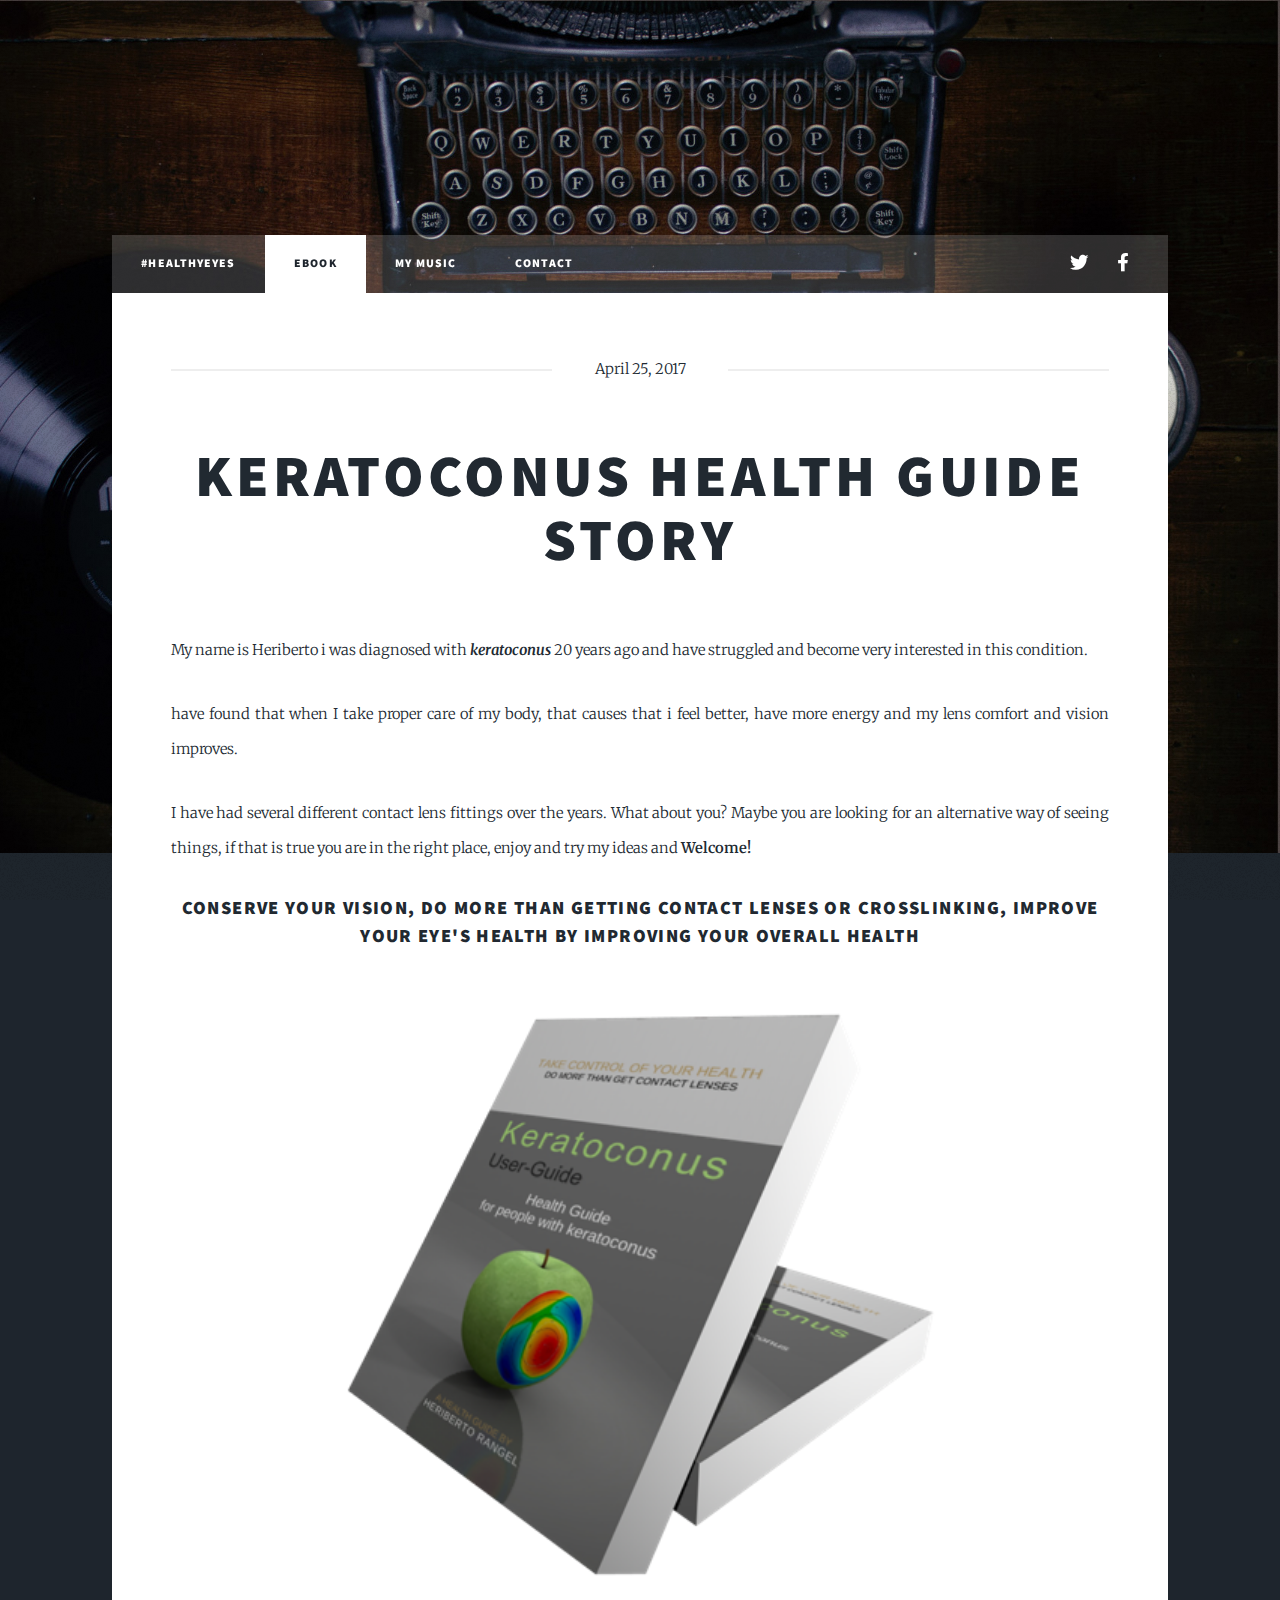
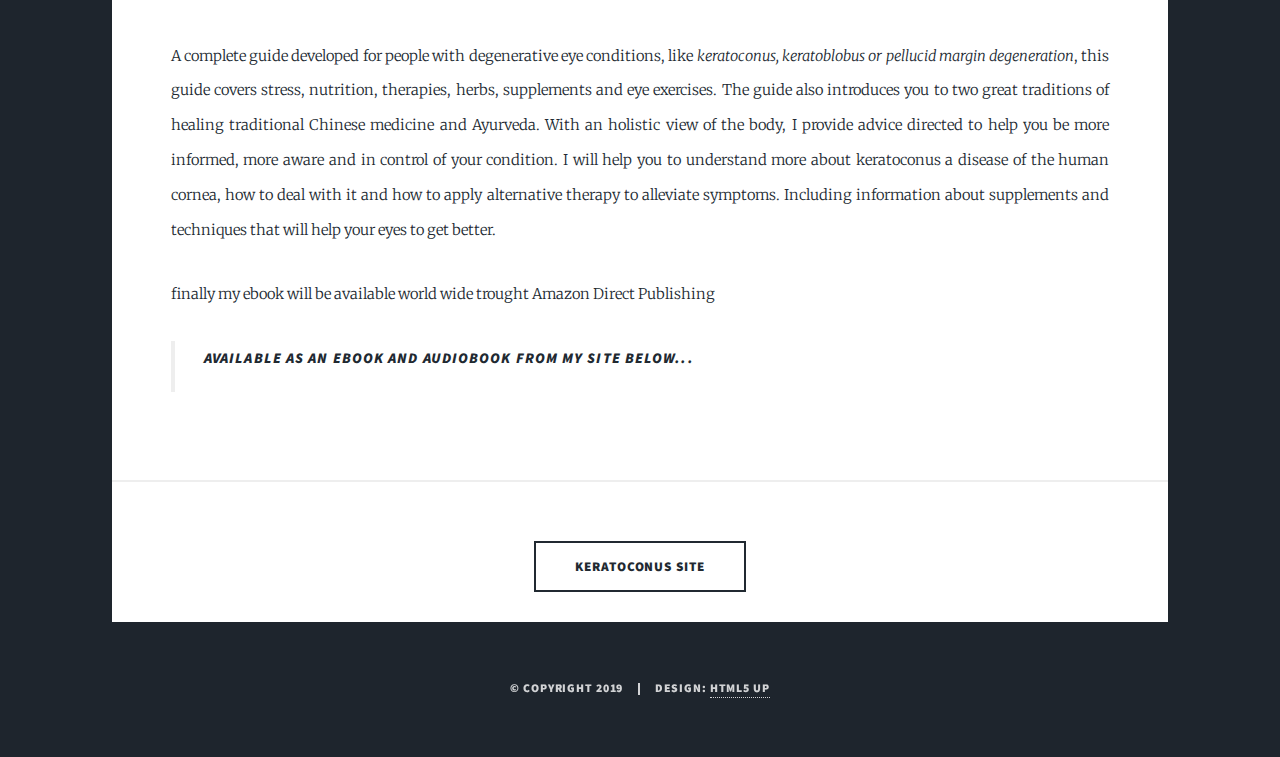
==== book.html @ e09429ee "added site files" ====
<!DOCTYPE HTML>
<!--
	Massively by HTML5 UP
	html5up.net | @ajlkn
	Free for personal and commercial use under the CCA 3.0 license (html5up.net/license)
-->
<html>
	<head>
		<title>Book Page</title>
		<meta charset="utf-8" />
		<meta name="viewport" content="width=device-width, initial-scale=1, user-scalable=no" />
		<link rel="stylesheet" href="assets/css/main.css" />
		<noscript><link rel="stylesheet" href="assets/css/noscript.css" /></noscript>
	</head>
	<body class="is-preload">

		<!-- Wrapper -->
			<div id="wrapper">

				<!-- Header -->
					<header id="header">
						<!--<a href="index.html" class="logo">Massively</a>-->
					</header>

				<!-- Nav -->
					<nav id="nav">
						<ul class="links">
							<li><a href="index.html">#HealthyEyes</a></li>
							<li class="active"><a href="generic.html">eBook</a></li>
                            <li><a href="music.html">My Music</a></li>
                            <li><a href="contact.html">Contact</a></li>    
						</ul>
						<ul class="icons">
							<li><a href="https://twitter.com/hrangelma" class="icon brands fa-twitter"><span class="label">Twitter</span></a></li>
							<li><a href="https://www.facebook.com/heribertorm/" class="icon brands fa-facebook-f"><span class="label">Facebook</span></a></li>
							
						</ul>
					</nav>

				<!-- Main -->
					<div id="main">

						<!-- Post -->
							<section class="post">
								<header class="major">
									<span class="date">April 25, 2017</span>
									<h2>Keratoconus Health Guide<br />
									Story</h2>
                                </header>
                                    <p>My name is Heriberto i was diagnosed with <em><strong>keratoconus</strong></em> 20 years ago and have struggled and become very interested in this condition.</p>
								
								
								<p> have found that when I take proper care of my body, that causes that i feel better, have more energy and my lens comfort and vision improves.</p>
                                <p>I have had several different contact lens fittings over the years. What about you? Maybe you are looking for an alternative way of seeing things, if that is true you are in the right place, enjoy and try my ideas and <strong>Welcome!</strong></p>
                                <header class="major">   
									<h3>Conserve your vision, do more than getting contact lenses or crosslinking, improve your eye's health by improving your overall health</h3>
								</header>
								<div class="image main"><img src="images/2book1.png" alt="" /></div>
								<p>A complete guide developed for people with degenerative eye conditions, like <em>keratoconus, keratoblobus or pellucid margin degeneration</em>, this guide covers stress, nutrition, therapies, herbs, supplements and eye exercises. The guide also introduces you to two great traditions of healing traditional Chinese medicine and Ayurveda. With an holistic view of the body, I provide advice directed to help you be more informed, more aware and in control of your condition.
                                I will help you to understand more about keratoconus a disease of the human cornea, how to deal with it and how to apply alternative therapy to alleviate symptoms. Including information about supplements and techniques that will help your eyes to get better.</p>          
                                <p>finally my ebook will be available world wide trought Amazon Direct Publishing</p>
							<blockquote><h4>Available as an eBook and Audiobook from my site below...</h4></blockquote>
                            </section>
                            <ul class="actions special">
				            <li><a href="https://www.keratoconusguide.com" class="button large">Keratoconus Site</a></li>
				            </ul>
					</div>
				<!-- Copyright -->
					<div id="copyright">
						<ul><li>&copy; Copyright 2019</li><li>Design: <a href="https://html5up.net">HTML5 UP</a></li></ul>
					</div>

			</div>

		<!-- Scripts -->
			<script src="assets/js/jquery.min.js"></script>
			<script src="assets/js/jquery.scrollex.min.js"></script>
			<script src="assets/js/jquery.scrolly.min.js"></script>
			<script src="assets/js/browser.min.js"></script>
			<script src="assets/js/breakpoints.min.js"></script>
			<script src="assets/js/util.js"></script>
			<script src="assets/js/main.js"></script>

	</body>
</html>
---- assets/css/main.css ----
@import url(fontawesome-all.min.css);
@import url("https://fonts.googleapis.com/css?family=Merriweather:300,700,300italic,700italic|Source+Sans+Pro:900");

/*
	Massively by HTML5 UP
	html5up.net | @ajlkn
	Free for personal and commercial use under the CCA 3.0 license (html5up.net/license)
*/

html, body, div, span, applet, object,
iframe, h1, h2, h3, h4, h5, h6, p, blockquote,
pre, a, abbr, acronym, address, big, cite,
code, del, dfn, em, img, ins, kbd, q, s, samp,
small, strike, strong, sub, sup, tt, var, b,
u, i, center, dl, dt, dd, ol, ul, li, fieldset,
form, label, legend, table, caption, tbody,
tfoot, thead, tr, th, td, article, aside,
canvas, details, embed, figure, figcaption,
footer, header, hgroup, menu, nav, output, ruby,
section, summary, time, mark, audio, video {
	margin: 0;
	padding: 0;
	border: 0;
	font-size: 100%;
	font: inherit;
	vertical-align: baseline;}

article, aside, details, figcaption, figure,
footer, header, hgroup, menu, nav, section {
	display: block;}

body {
	line-height: 1;
}

ol, ul {
	list-style: none;
}

blockquote, q {
	quotes: none;
}

	blockquote:before, blockquote:after, q:before, q:after {
		content: '';
		content: none;
	}

table {
	border-collapse: collapse;
	border-spacing: 0;
}

body {
	-webkit-text-size-adjust: none;
}

mark {
	background-color: transparent;
	color: inherit;
}

input::-moz-focus-inner {
	border: 0;
	padding: 0;
}

input, select, textarea {
	-moz-appearance: none;
	-webkit-appearance: none;
	-ms-appearance: none;
	appearance: none;
}

/* Basic */

	@-ms-viewport {
		width: device-width;
	}

	body {
		-ms-overflow-style: scrollbar;
	}

	@media screen and (max-width: 480px) {

		html, body {
			min-width: 320px;
		}

	}

	html {
		box-sizing: border-box;
	}

	*, *:before, *:after {
		box-sizing: inherit;
	}

	body {
		background-color: #1e252d;
	}

		body.is-preload *, body.is-preload *:before, body.is-preload *:after {
			-moz-animation: none !important;
			-webkit-animation: none !important;
			-ms-animation: none !important;
			animation: none !important;
			-moz-transition: none !important;
			-webkit-transition: none !important;
			-ms-transition: none !important;
			transition: none !important;
		}

/* Type */

	html {
		font-size: 16pt;
	}

		@media screen and (max-width: 1680px) {

			html {
				font-size: 14pt;
			}

		}

		@media screen and (max-width: 1280px) {

			html {
				font-size: 11pt;
			}

		}

		@media screen and (max-width: 360px) {

			html {
				font-size: 10pt;
			}

		}

	body {
		color: #212931;
	}

	body, input, select, textarea {
		font-family: "Merriweather", Georgia, serif;
		font-weight: 300;
		font-size: 1rem;
		line-height: 2.375;
	}

	a {
		-moz-transition: color 0.2s ease-in-out, background-color 0.2s ease-in-out, border-color 0.2s ease-in-out, box-shadow 0.2s ease-in-out;
		-webkit-transition: color 0.2s ease-in-out, background-color 0.2s ease-in-out, border-color 0.2s ease-in-out, box-shadow 0.2s ease-in-out;
		-ms-transition: color 0.2s ease-in-out, background-color 0.2s ease-in-out, border-color 0.2s ease-in-out, box-shadow 0.2s ease-in-out;
		transition: color 0.2s ease-in-out, background-color 0.2s ease-in-out, border-color 0.2s ease-in-out, box-shadow 0.2s ease-in-out;
		border-bottom: dotted 1px;
		text-decoration: none;
	}

		a:hover {
			border-bottom-color: transparent;
		}

	strong, b {
		font-weight: 600;
	}

	em, i {
		font-style: italic;
	}

	p {
		text-align: justify;
		margin: 0 0 2rem 0;
	}

	h1, h2, h3, h4, h5, h6 {
		font-family: "Source Sans Pro", Helvetica, sans-serif;
		font-weight: 900;
		line-height: 1.5;
		letter-spacing: 0.075em;
		text-transform: uppercase;
		margin: 0 0 1rem 0;
	}

		h1 a, h2 a, h3 a, h4 a, h5 a, h6 a {
			border-bottom: 0;
			color: inherit;
			text-decoration: none;
		}

	h1 {
		font-size: 4rem;
		line-height: 1.1;
		margin: 0 0 2rem 0;
	}

	h2 {
		font-size: 1.75rem;
		line-height: 1.3;
		margin: 0 0 1.5rem 0;
	}

	h3 {
		font-size: 1.25rem;
		margin: 0 0 1.5rem 0;
	}

	h4 {
		font-size: 1rem;
	}

	h5 {
		font-size: 0.9rem;
	}

	h6 {
		font-size: 0.8rem;
	}

	sub {
		font-size: 0.8rem;
		position: relative;
		top: 0.5rem;
	}

	sup {
		font-size: 0.8rem;
		position: relative;
		top: -0.5rem;
	}

	blockquote {
		border-left: solid 4px;
		font-style: italic;
		margin: 0 0 2rem 0;
		padding: 0.5rem 0 0.5rem 2rem;
	}

	code {
		border: solid 2px;
		font-family: "Courier New", monospace;
		font-size: 0.9rem;
		margin: 0 0.25rem;
		padding: 0.25rem 0.65rem;
	}

	pre {
		-webkit-overflow-scrolling: touch;
		font-family: "Courier New", monospace;
		font-size: 0.9rem;
		margin: 0 0 2rem 0;
	}

		pre code {
			display: block;
			line-height: 1.75;
			padding: 1rem 1.5rem;
			overflow-x: auto;
		}

	hr {
		border: 0;
		border-bottom: solid 2px;
		margin: 3rem 0;
	}

		hr.major {
			margin: 5rem 0;
		}

	.align-left {
		text-align: left;
	}

	.align-center {
		text-align: center;
	}

	.align-right {
		text-align: right;
	}

	input, select, textarea {
		color: #212931;
	}

	a {
		color: #212931;
		border-bottom-color: rgba(33, 41, 49, 0.5);
	}

		a:hover {
			border-bottom-color: transparent;
			color: #18bfef !important;
		}

	strong, b {
		color: #212931;
	}

	h1, h2, h3, h4, h5, h6 {
		color: #212931;
	}

	blockquote {
		border-left-color: #eeeeee;
	}

	code {
		background: rgba(220, 220, 220, 0.25);
		border-color: #eeeeee;
	}

	hr {
		border-bottom-color: #eeeeee;
	}

/* Row */

	.row {
		display: flex;
		flex-wrap: wrap;
		box-sizing: border-box;
		align-items: stretch;
	}

		.row > * {
			box-sizing: border-box;
		}

		.row.gtr-uniform > * > :last-child {
			margin-bottom: 0;
		}

		.row.aln-left {
			justify-content: flex-start;
		}

		.row.aln-center {
			justify-content: center;
		}

		.row.aln-right {
			justify-content: flex-end;
		}

		.row.aln-top {
			align-items: flex-start;
		}

		.row.aln-middle {
			align-items: center;
		}

		.row.aln-bottom {
			align-items: flex-end;
		}

		.row > .imp {
			order: -1;
		}

		.row > .col-1 {
			width: 8.33333%;
		}

		.row > .off-1 {
			margin-left: 8.33333%;
		}

		.row > .col-2 {
			width: 16.66667%;
		}

		.row > .off-2 {
			margin-left: 16.66667%;
		}

		.row > .col-3 {
			width: 25%;
		}

		.row > .off-3 {
			margin-left: 25%;
		}

		.row > .col-4 {
			width: 33.33333%;
		}

		.row > .off-4 {
			margin-left: 33.33333%;
		}

		.row > .col-5 {
			width: 41.66667%;
		}

		.row > .off-5 {
			margin-left: 41.66667%;
		}

		.row > .col-6 {
			width: 50%;
		}

		.row > .off-6 {
			margin-left: 50%;
		}

		.row > .col-7 {
			width: 58.33333%;
		}

		.row > .off-7 {
			margin-left: 58.33333%;
		}

		.row > .col-8 {
			width: 66.66667%;
		}

		.row > .off-8 {
			margin-left: 66.66667%;
		}

		.row > .col-9 {
			width: 75%;
		}

		.row > .off-9 {
			margin-left: 75%;
		}

		.row > .col-10 {
			width: 83.33333%;
		}

		.row > .off-10 {
			margin-left: 83.33333%;
		}

		.row > .col-11 {
			width: 91.66667%;
		}

		.row > .off-11 {
			margin-left: 91.66667%;
		}

		.row > .col-12 {
			width: 100%;
		}

		.row > .off-12 {
			margin-left: 100%;
		}

		.row.gtr-0 {
			margin-top: 0;
			margin-left: 0rem;
		}

			.row.gtr-0 > * {
				padding: 0 0 0 0rem;
			}

			.row.gtr-0.gtr-uniform {
				margin-top: 0rem;
			}

				.row.gtr-0.gtr-uniform > * {
					padding-top: 0rem;
				}

		.row.gtr-25 {
			margin-top: 0;
			margin-left: -0.375rem;
		}

			.row.gtr-25 > * {
				padding: 0 0 0 0.375rem;
			}

			.row.gtr-25.gtr-uniform {
				margin-top: -0.375rem;
			}

				.row.gtr-25.gtr-uniform > * {
					padding-top: 0.375rem;
				}

		.row.gtr-50 {
			margin-top: 0;
			margin-left: -0.75rem;
		}

			.row.gtr-50 > * {
				padding: 0 0 0 0.75rem;
			}

			.row.gtr-50.gtr-uniform {
				margin-top: -0.75rem;
			}

				.row.gtr-50.gtr-uniform > * {
					padding-top: 0.75rem;
				}

		.row {
			margin-top: 0;
			margin-left: -1.5rem;
		}

			.row > * {
				padding: 0 0 0 1.5rem;
			}

			.row.gtr-uniform {
				margin-top: -1.5rem;
			}

				.row.gtr-uniform > * {
					padding-top: 1.5rem;
				}

		.row.gtr-150 {
			margin-top: 0;
			margin-left: -2.25rem;
		}

			.row.gtr-150 > * {
				padding: 0 0 0 2.25rem;
			}

			.row.gtr-150.gtr-uniform {
				margin-top: -2.25rem;
			}

				.row.gtr-150.gtr-uniform > * {
					padding-top: 2.25rem;
				}

		.row.gtr-200 {
			margin-top: 0;
			margin-left: -3rem;
		}

			.row.gtr-200 > * {
				padding: 0 0 0 3rem;
			}

			.row.gtr-200.gtr-uniform {
				margin-top: -3rem;
			}

				.row.gtr-200.gtr-uniform > * {
					padding-top: 3rem;
				}

		@media screen and (max-width: 1680px) {

			.row {
				display: flex;
				flex-wrap: wrap;
				box-sizing: border-box;
				align-items: stretch;
			}

				.row > * {
					box-sizing: border-box;
				}

				.row.gtr-uniform > * > :last-child {
					margin-bottom: 0;
				}

				.row.aln-left {
					justify-content: flex-start;
				}

				.row.aln-center {
					justify-content: center;
				}

				.row.aln-right {
					justify-content: flex-end;
				}

				.row.aln-top {
					align-items: flex-start;
				}

				.row.aln-middle {
					align-items: center;
				}

				.row.aln-bottom {
					align-items: flex-end;
				}

				.row > .imp-xlarge {
					order: -1;
				}

				.row > .col-1-xlarge {
					width: 8.33333%;
				}

				.row > .off-1-xlarge {
					margin-left: 8.33333%;
				}

				.row > .col-2-xlarge {
					width: 16.66667%;
				}

				.row > .off-2-xlarge {
					margin-left: 16.66667%;
				}

				.row > .col-3-xlarge {
					width: 25%;
				}

				.row > .off-3-xlarge {
					margin-left: 25%;
				}

				.row > .col-4-xlarge {
					width: 33.33333%;
				}

				.row > .off-4-xlarge {
					margin-left: 33.33333%;
				}

				.row > .col-5-xlarge {
					width: 41.66667%;
				}

				.row > .off-5-xlarge {
					margin-left: 41.66667%;
				}

				.row > .col-6-xlarge {
					width: 50%;
				}

				.row > .off-6-xlarge {
					margin-left: 50%;
				}

				.row > .col-7-xlarge {
					width: 58.33333%;
				}

				.row > .off-7-xlarge {
					margin-left: 58.33333%;
				}

				.row > .col-8-xlarge {
					width: 66.66667%;
				}

				.row > .off-8-xlarge {
					margin-left: 66.66667%;
				}

				.row > .col-9-xlarge {
					width: 75%;
				}

				.row > .off-9-xlarge {
					margin-left: 75%;
				}

				.row > .col-10-xlarge {
					width: 83.33333%;
				}

				.row > .off-10-xlarge {
					margin-left: 83.33333%;
				}

				.row > .col-11-xlarge {
					width: 91.66667%;
				}

				.row > .off-11-xlarge {
					margin-left: 91.66667%;
				}

				.row > .col-12-xlarge {
					width: 100%;
				}

				.row > .off-12-xlarge {
					margin-left: 100%;
				}

				.row.gtr-0 {
					margin-top: 0;
					margin-left: 0rem;
				}

					.row.gtr-0 > * {
						padding: 0 0 0 0rem;
					}

					.row.gtr-0.gtr-uniform {
						margin-top: 0rem;
					}

						.row.gtr-0.gtr-uniform > * {
							padding-top: 0rem;
						}

				.row.gtr-25 {
					margin-top: 0;
					margin-left: -0.375rem;
				}

					.row.gtr-25 > * {
						padding: 0 0 0 0.375rem;
					}

					.row.gtr-25.gtr-uniform {
						margin-top: -0.375rem;
					}

						.row.gtr-25.gtr-uniform > * {
							padding-top: 0.375rem;
						}

				.row.gtr-50 {
					margin-top: 0;
					margin-left: -0.75rem;
				}

					.row.gtr-50 > * {
						padding: 0 0 0 0.75rem;
					}

					.row.gtr-50.gtr-uniform {
						margin-top: -0.75rem;
					}

						.row.gtr-50.gtr-uniform > * {
							padding-top: 0.75rem;
						}

				.row {
					margin-top: 0;
					margin-left: -1.5rem;
				}

					.row > * {
						padding: 0 0 0 1.5rem;
					}

					.row.gtr-uniform {
						margin-top: -1.5rem;
					}

						.row.gtr-uniform > * {
							padding-top: 1.5rem;
						}

				.row.gtr-150 {
					margin-top: 0;
					margin-left: -2.25rem;
				}

					.row.gtr-150 > * {
						padding: 0 0 0 2.25rem;
					}

					.row.gtr-150.gtr-uniform {
						margin-top: -2.25rem;
					}

						.row.gtr-150.gtr-uniform > * {
							padding-top: 2.25rem;
						}

				.row.gtr-200 {
					margin-top: 0;
					margin-left: -3rem;
				}

					.row.gtr-200 > * {
						padding: 0 0 0 3rem;
					}

					.row.gtr-200.gtr-uniform {
						margin-top: -3rem;
					}

						.row.gtr-200.gtr-uniform > * {
							padding-top: 3rem;
						}

		}

		@media screen and (max-width: 1280px) {

			.row {
				display: flex;
				flex-wrap: wrap;
				box-sizing: border-box;
				align-items: stretch;
			}

				.row > * {
					box-sizing: border-box;
				}

				.row.gtr-uniform > * > :last-child {
					margin-bottom: 0;
				}

				.row.aln-left {
					justify-content: flex-start;
				}

				.row.aln-center {
					justify-content: center;
				}

				.row.aln-right {
					justify-content: flex-end;
				}

				.row.aln-top {
					align-items: flex-start;
				}

				.row.aln-middle {
					align-items: center;
				}

				.row.aln-bottom {
					align-items: flex-end;
				}

				.row > .imp-large {
					order: -1;
				}

				.row > .col-1-large {
					width: 8.33333%;
				}

				.row > .off-1-large {
					margin-left: 8.33333%;
				}

				.row > .col-2-large {
					width: 16.66667%;
				}

				.row > .off-2-large {
					margin-left: 16.66667%;
				}

				.row > .col-3-large {
					width: 25%;
				}

				.row > .off-3-large {
					margin-left: 25%;
				}

				.row > .col-4-large {
					width: 33.33333%;
				}

				.row > .off-4-large {
					margin-left: 33.33333%;
				}

				.row > .col-5-large {
					width: 41.66667%;
				}

				.row > .off-5-large {
					margin-left: 41.66667%;
				}

				.row > .col-6-large {
					width: 50%;
				}

				.row > .off-6-large {
					margin-left: 50%;
				}

				.row > .col-7-large {
					width: 58.33333%;
				}

				.row > .off-7-large {
					margin-left: 58.33333%;
				}

				.row > .col-8-large {
					width: 66.66667%;
				}

				.row > .off-8-large {
					margin-left: 66.66667%;
				}

				.row > .col-9-large {
					width: 75%;
				}

				.row > .off-9-large {
					margin-left: 75%;
				}

				.row > .col-10-large {
					width: 83.33333%;
				}

				.row > .off-10-large {
					margin-left: 83.33333%;
				}

				.row > .col-11-large {
					width: 91.66667%;
				}

				.row > .off-11-large {
					margin-left: 91.66667%;
				}

				.row > .col-12-large {
					width: 100%;
				}

				.row > .off-12-large {
					margin-left: 100%;
				}

				.row.gtr-0 {
					margin-top: 0;
					margin-left: 0rem;
				}

					.row.gtr-0 > * {
						padding: 0 0 0 0rem;
					}

					.row.gtr-0.gtr-uniform {
						margin-top: 0rem;
					}

						.row.gtr-0.gtr-uniform > * {
							padding-top: 0rem;
						}

				.row.gtr-25 {
					margin-top: 0;
					margin-left: -0.375rem;
				}

					.row.gtr-25 > * {
						padding: 0 0 0 0.375rem;
					}

					.row.gtr-25.gtr-uniform {
						margin-top: -0.375rem;
					}

						.row.gtr-25.gtr-uniform > * {
							padding-top: 0.375rem;
						}

				.row.gtr-50 {
					margin-top: 0;
					margin-left: -0.75rem;
				}

					.row.gtr-50 > * {
						padding: 0 0 0 0.75rem;
					}

					.row.gtr-50.gtr-uniform {
						margin-top: -0.75rem;
					}

						.row.gtr-50.gtr-uniform > * {
							padding-top: 0.75rem;
						}

				.row {
					margin-top: 0;
					margin-left: -1.5rem;
				}

					.row > * {
						padding: 0 0 0 1.5rem;
					}

					.row.gtr-uniform {
						margin-top: -1.5rem;
					}

						.row.gtr-uniform > * {
							padding-top: 1.5rem;
						}

				.row.gtr-150 {
					margin-top: 0;
					margin-left: -2.25rem;
				}

					.row.gtr-150 > * {
						padding: 0 0 0 2.25rem;
					}

					.row.gtr-150.gtr-uniform {
						margin-top: -2.25rem;
					}

						.row.gtr-150.gtr-uniform > * {
							padding-top: 2.25rem;
						}

				.row.gtr-200 {
					margin-top: 0;
					margin-left: -3rem;
				}

					.row.gtr-200 > * {
						padding: 0 0 0 3rem;
					}

					.row.gtr-200.gtr-uniform {
						margin-top: -3rem;
					}

						.row.gtr-200.gtr-uniform > * {
							padding-top: 3rem;
						}

		}

		@media screen and (max-width: 980px) {

			.row {
				display: flex;
				flex-wrap: wrap;
				box-sizing: border-box;
				align-items: stretch;
			}

				.row > * {
					box-sizing: border-box;
				}

				.row.gtr-uniform > * > :last-child {
					margin-bottom: 0;
				}

				.row.aln-left {
					justify-content: flex-start;
				}

				.row.aln-center {
					justify-content: center;
				}

				.row.aln-right {
					justify-content: flex-end;
				}

				.row.aln-top {
					align-items: flex-start;
				}

				.row.aln-middle {
					align-items: center;
				}

				.row.aln-bottom {
					align-items: flex-end;
				}

				.row > .imp-medium {
					order: -1;
				}

				.row > .col-1-medium {
					width: 8.33333%;
				}

				.row > .off-1-medium {
					margin-left: 8.33333%;
				}

				.row > .col-2-medium {
					width: 16.66667%;
				}

				.row > .off-2-medium {
					margin-left: 16.66667%;
				}

				.row > .col-3-medium {
					width: 25%;
				}

				.row > .off-3-medium {
					margin-left: 25%;
				}

				.row > .col-4-medium {
					width: 33.33333%;
				}

				.row > .off-4-medium {
					margin-left: 33.33333%;
				}

				.row > .col-5-medium {
					width: 41.66667%;
				}

				.row > .off-5-medium {
					margin-left: 41.66667%;
				}

				.row > .col-6-medium {
					width: 50%;
				}

				.row > .off-6-medium {
					margin-left: 50%;
				}

				.row > .col-7-medium {
					width: 58.33333%;
				}

				.row > .off-7-medium {
					margin-left: 58.33333%;
				}

				.row > .col-8-medium {
					width: 66.66667%;
				}

				.row > .off-8-medium {
					margin-left: 66.66667%;
				}

				.row > .col-9-medium {
					width: 75%;
				}

				.row > .off-9-medium {
					margin-left: 75%;
				}

				.row > .col-10-medium {
					width: 83.33333%;
				}

				.row > .off-10-medium {
					margin-left: 83.33333%;
				}

				.row > .col-11-medium {
					width: 91.66667%;
				}

				.row > .off-11-medium {
					margin-left: 91.66667%;
				}

				.row > .col-12-medium {
					width: 100%;
				}

				.row > .off-12-medium {
					margin-left: 100%;
				}

				.row.gtr-0 {
					margin-top: 0;
					margin-left: 0rem;
				}

					.row.gtr-0 > * {
						padding: 0 0 0 0rem;
					}

					.row.gtr-0.gtr-uniform {
						margin-top: 0rem;
					}

						.row.gtr-0.gtr-uniform > * {
							padding-top: 0rem;
						}

				.row.gtr-25 {
					margin-top: 0;
					margin-left: -0.375rem;
				}

					.row.gtr-25 > * {
						padding: 0 0 0 0.375rem;
					}

					.row.gtr-25.gtr-uniform {
						margin-top: -0.375rem;
					}

						.row.gtr-25.gtr-uniform > * {
							padding-top: 0.375rem;
						}

				.row.gtr-50 {
					margin-top: 0;
					margin-left: -0.75rem;
				}

					.row.gtr-50 > * {
						padding: 0 0 0 0.75rem;
					}

					.row.gtr-50.gtr-uniform {
						margin-top: -0.75rem;
					}

						.row.gtr-50.gtr-uniform > * {
							padding-top: 0.75rem;
						}

				.row {
					margin-top: 0;
					margin-left: -1.5rem;
				}

					.row > * {
						padding: 0 0 0 1.5rem;
					}

					.row.gtr-uniform {
						margin-top: -1.5rem;
					}

						.row.gtr-uniform > * {
							padding-top: 1.5rem;
						}

				.row.gtr-150 {
					margin-top: 0;
					margin-left: -2.25rem;
				}

					.row.gtr-150 > * {
						padding: 0 0 0 2.25rem;
					}

					.row.gtr-150.gtr-uniform {
						margin-top: -2.25rem;
					}

						.row.gtr-150.gtr-uniform > * {
							padding-top: 2.25rem;
						}

				.row.gtr-200 {
					margin-top: 0;
					margin-left: -3rem;
				}

					.row.gtr-200 > * {
						padding: 0 0 0 3rem;
					}

					.row.gtr-200.gtr-uniform {
						margin-top: -3rem;
					}

						.row.gtr-200.gtr-uniform > * {
							padding-top: 3rem;
						}

		}

		@media screen and (max-width: 736px) {

			.row {
				display: flex;
				flex-wrap: wrap;
				box-sizing: border-box;
				align-items: stretch;
			}

				.row > * {
					box-sizing: border-box;
				}

				.row.gtr-uniform > * > :last-child {
					margin-bottom: 0;
				}

				.row.aln-left {
					justify-content: flex-start;
				}

				.row.aln-center {
					justify-content: center;
				}

				.row.aln-right {
					justify-content: flex-end;
				}

				.row.aln-top {
					align-items: flex-start;
				}

				.row.aln-middle {
					align-items: center;
				}

				.row.aln-bottom {
					align-items: flex-end;
				}

				.row > .imp-small {
					order: -1;
				}

				.row > .col-1-small {
					width: 8.33333%;
				}

				.row > .off-1-small {
					margin-left: 8.33333%;
				}

				.row > .col-2-small {
					width: 16.66667%;
				}

				.row > .off-2-small {
					margin-left: 16.66667%;
				}

				.row > .col-3-small {
					width: 25%;
				}

				.row > .off-3-small {
					margin-left: 25%;
				}

				.row > .col-4-small {
					width: 33.33333%;
				}

				.row > .off-4-small {
					margin-left: 33.33333%;
				}

				.row > .col-5-small {
					width: 41.66667%;
				}

				.row > .off-5-small {
					margin-left: 41.66667%;
				}

				.row > .col-6-small {
					width: 50%;
				}

				.row > .off-6-small {
					margin-left: 50%;
				}

				.row > .col-7-small {
					width: 58.33333%;
				}

				.row > .off-7-small {
					margin-left: 58.33333%;
				}

				.row > .col-8-small {
					width: 66.66667%;
				}

				.row > .off-8-small {
					margin-left: 66.66667%;
				}

				.row > .col-9-small {
					width: 75%;
				}

				.row > .off-9-small {
					margin-left: 75%;
				}

				.row > .col-10-small {
					width: 83.33333%;
				}

				.row > .off-10-small {
					margin-left: 83.33333%;
				}

				.row > .col-11-small {
					width: 91.66667%;
				}

				.row > .off-11-small {
					margin-left: 91.66667%;
				}

				.row > .col-12-small {
					width: 100%;
				}

				.row > .off-12-small {
					margin-left: 100%;
				}

				.row.gtr-0 {
					margin-top: 0;
					margin-left: 0rem;
				}

					.row.gtr-0 > * {
						padding: 0 0 0 0rem;
					}

					.row.gtr-0.gtr-uniform {
						margin-top: 0rem;
					}

						.row.gtr-0.gtr-uniform > * {
							padding-top: 0rem;
						}

				.row.gtr-25 {
					margin-top: 0;
					margin-left: -0.375rem;
				}

					.row.gtr-25 > * {
						padding: 0 0 0 0.375rem;
					}

					.row.gtr-25.gtr-uniform {
						margin-top: -0.375rem;
					}

						.row.gtr-25.gtr-uniform > * {
							padding-top: 0.375rem;
						}

				.row.gtr-50 {
					margin-top: 0;
					margin-left: -0.75rem;
				}

					.row.gtr-50 > * {
						padding: 0 0 0 0.75rem;
					}

					.row.gtr-50.gtr-uniform {
						margin-top: -0.75rem;
					}

						.row.gtr-50.gtr-uniform > * {
							padding-top: 0.75rem;
						}

				.row {
					margin-top: 0;
					margin-left: -1.5rem;
				}

					.row > * {
						padding: 0 0 0 1.5rem;
					}

					.row.gtr-uniform {
						margin-top: -1.5rem;
					}

						.row.gtr-uniform > * {
							padding-top: 1.5rem;
						}

				.row.gtr-150 {
					margin-top: 0;
					margin-left: -2.25rem;
				}

					.row.gtr-150 > * {
						padding: 0 0 0 2.25rem;
					}

					.row.gtr-150.gtr-uniform {
						margin-top: -2.25rem;
					}

						.row.gtr-150.gtr-uniform > * {
							padding-top: 2.25rem;
						}

				.row.gtr-200 {
					margin-top: 0;
					margin-left: -3rem;
				}

					.row.gtr-200 > * {
						padding: 0 0 0 3rem;
					}

					.row.gtr-200.gtr-uniform {
						margin-top: -3rem;
					}

						.row.gtr-200.gtr-uniform > * {
							padding-top: 3rem;
						}

		}

		@media screen and (max-width: 480px) {

			.row {
				display: flex;
				flex-wrap: wrap;
				box-sizing: border-box;
				align-items: stretch;
			}

				.row > * {
					box-sizing: border-box;
				}

				.row.gtr-uniform > * > :last-child {
					margin-bottom: 0;
				}

				.row.aln-left {
					justify-content: flex-start;
				}

				.row.aln-center {
					justify-content: center;
				}

				.row.aln-right {
					justify-content: flex-end;
				}

				.row.aln-top {
					align-items: flex-start;
				}

				.row.aln-middle {
					align-items: center;
				}

				.row.aln-bottom {
					align-items: flex-end;
				}

				.row > .imp-xsmall {
					order: -1;
				}

				.row > .col-1-xsmall {
					width: 8.33333%;
				}

				.row > .off-1-xsmall {
					margin-left: 8.33333%;
				}

				.row > .col-2-xsmall {
					width: 16.66667%;
				}

				.row > .off-2-xsmall {
					margin-left: 16.66667%;
				}

				.row > .col-3-xsmall {
					width: 25%;
				}

				.row > .off-3-xsmall {
					margin-left: 25%;
				}

				.row > .col-4-xsmall {
					width: 33.33333%;
				}

				.row > .off-4-xsmall {
					margin-left: 33.33333%;
				}

				.row > .col-5-xsmall {
					width: 41.66667%;
				}

				.row > .off-5-xsmall {
					margin-left: 41.66667%;
				}

				.row > .col-6-xsmall {
					width: 50%;
				}

				.row > .off-6-xsmall {
					margin-left: 50%;
				}

				.row > .col-7-xsmall {
					width: 58.33333%;
				}

				.row > .off-7-xsmall {
					margin-left: 58.33333%;
				}

				.row > .col-8-xsmall {
					width: 66.66667%;
				}

				.row > .off-8-xsmall {
					margin-left: 66.66667%;
				}

				.row > .col-9-xsmall {
					width: 75%;
				}

				.row > .off-9-xsmall {
					margin-left: 75%;
				}

				.row > .col-10-xsmall {
					width: 83.33333%;
				}

				.row > .off-10-xsmall {
					margin-left: 83.33333%;
				}

				.row > .col-11-xsmall {
					width: 91.66667%;
				}

				.row > .off-11-xsmall {
					margin-left: 91.66667%;
				}

				.row > .col-12-xsmall {
					width: 100%;
				}

				.row > .off-12-xsmall {
					margin-left: 100%;
				}

				.row.gtr-0 {
					margin-top: 0;
					margin-left: 0rem;
				}

					.row.gtr-0 > * {
						padding: 0 0 0 0rem;
					}

					.row.gtr-0.gtr-uniform {
						margin-top: 0rem;
					}

						.row.gtr-0.gtr-uniform > * {
							padding-top: 0rem;
						}

				.row.gtr-25 {
					margin-top: 0;
					margin-left: -0.375rem;
				}

					.row.gtr-25 > * {
						padding: 0 0 0 0.375rem;
					}

					.row.gtr-25.gtr-uniform {
						margin-top: -0.375rem;
					}

						.row.gtr-25.gtr-uniform > * {
							padding-top: 0.375rem;
						}

				.row.gtr-50 {
					margin-top: 0;
					margin-left: -0.75rem;
				}

					.row.gtr-50 > * {
						padding: 0 0 0 0.75rem;
					}

					.row.gtr-50.gtr-uniform {
						margin-top: -0.75rem;
					}

						.row.gtr-50.gtr-uniform > * {
							padding-top: 0.75rem;
						}

				.row {
					margin-top: 0;
					margin-left: -1.5rem;
				}

					.row > * {
						padding: 0 0 0 1.5rem;
					}

					.row.gtr-uniform {
						margin-top: -1.5rem;
					}

						.row.gtr-uniform > * {
							padding-top: 1.5rem;
						}

				.row.gtr-150 {
					margin-top: 0;
					margin-left: -2.25rem;
				}

					.row.gtr-150 > * {
						padding: 0 0 0 2.25rem;
					}

					.row.gtr-150.gtr-uniform {
						margin-top: -2.25rem;
					}

						.row.gtr-150.gtr-uniform > * {
							padding-top: 2.25rem;
						}

				.row.gtr-200 {
					margin-top: 0;
					margin-left: -3rem;
				}

					.row.gtr-200 > * {
						padding: 0 0 0 3rem;
					}

					.row.gtr-200.gtr-uniform {
						margin-top: -3rem;
					}

						.row.gtr-200.gtr-uniform > * {
							padding-top: 3rem;
						}

		}

		@media screen and (max-width: 360px) {

			.row {
				display: flex;
				flex-wrap: wrap;
				box-sizing: border-box;
				align-items: stretch;
			}

				.row > * {
					box-sizing: border-box;
				}

				.row.gtr-uniform > * > :last-child {
					margin-bottom: 0;
				}

				.row.aln-left {
					justify-content: flex-start;
				}

				.row.aln-center {
					justify-content: center;
				}

				.row.aln-right {
					justify-content: flex-end;
				}

				.row.aln-top {
					align-items: flex-start;
				}

				.row.aln-middle {
					align-items: center;
				}

				.row.aln-bottom {
					align-items: flex-end;
				}

				.row > .imp-xxsmall {
					order: -1;
				}

				.row > .col-1-xxsmall {
					width: 8.33333%;
				}

				.row > .off-1-xxsmall {
					margin-left: 8.33333%;
				}

				.row > .col-2-xxsmall {
					width: 16.66667%;
				}

				.row > .off-2-xxsmall {
					margin-left: 16.66667%;
				}

				.row > .col-3-xxsmall {
					width: 25%;
				}

				.row > .off-3-xxsmall {
					margin-left: 25%;
				}

				.row > .col-4-xxsmall {
					width: 33.33333%;
				}

				.row > .off-4-xxsmall {
					margin-left: 33.33333%;
				}

				.row > .col-5-xxsmall {
					width: 41.66667%;
				}

				.row > .off-5-xxsmall {
					margin-left: 41.66667%;
				}

				.row > .col-6-xxsmall {
					width: 50%;
				}

				.row > .off-6-xxsmall {
					margin-left: 50%;
				}

				.row > .col-7-xxsmall {
					width: 58.33333%;
				}

				.row > .off-7-xxsmall {
					margin-left: 58.33333%;
				}

				.row > .col-8-xxsmall {
					width: 66.66667%;
				}

				.row > .off-8-xxsmall {
					margin-left: 66.66667%;
				}

				.row > .col-9-xxsmall {
					width: 75%;
				}

				.row > .off-9-xxsmall {
					margin-left: 75%;
				}

				.row > .col-10-xxsmall {
					width: 83.33333%;
				}

				.row > .off-10-xxsmall {
					margin-left: 83.33333%;
				}

				.row > .col-11-xxsmall {
					width: 91.66667%;
				}

				.row > .off-11-xxsmall {
					margin-left: 91.66667%;
				}

				.row > .col-12-xxsmall {
					width: 100%;
				}

				.row > .off-12-xxsmall {
					margin-left: 100%;
				}

				.row.gtr-0 {
					margin-top: 0;
					margin-left: 0rem;
				}

					.row.gtr-0 > * {
						padding: 0 0 0 0rem;
					}

					.row.gtr-0.gtr-uniform {
						margin-top: 0rem;
					}

						.row.gtr-0.gtr-uniform > * {
							padding-top: 0rem;
						}

				.row.gtr-25 {
					margin-top: 0;
					margin-left: -0.375rem;
				}

					.row.gtr-25 > * {
						padding: 0 0 0 0.375rem;
					}

					.row.gtr-25.gtr-uniform {
						margin-top: -0.375rem;
					}

						.row.gtr-25.gtr-uniform > * {
							padding-top: 0.375rem;
						}

				.row.gtr-50 {
					margin-top: 0;
					margin-left: -0.75rem;
				}

					.row.gtr-50 > * {
						padding: 0 0 0 0.75rem;
					}

					.row.gtr-50.gtr-uniform {
						margin-top: -0.75rem;
					}

						.row.gtr-50.gtr-uniform > * {
							padding-top: 0.75rem;
						}

				.row {
					margin-top: 0;
					margin-left: -1.5rem;
				}

					.row > * {
						padding: 0 0 0 1.5rem;
					}

					.row.gtr-uniform {
						margin-top: -1.5rem;
					}

						.row.gtr-uniform > * {
							padding-top: 1.5rem;
						}

				.row.gtr-150 {
					margin-top: 0;
					margin-left: -2.25rem;
				}

					.row.gtr-150 > * {
						padding: 0 0 0 2.25rem;
					}

					.row.gtr-150.gtr-uniform {
						margin-top: -2.25rem;
					}

						.row.gtr-150.gtr-uniform > * {
							padding-top: 2.25rem;
						}

				.row.gtr-200 {
					margin-top: 0;
					margin-left: -3rem;
				}

					.row.gtr-200 > * {
						padding: 0 0 0 3rem;
					}

					.row.gtr-200.gtr-uniform {
						margin-top: -3rem;
					}

						.row.gtr-200.gtr-uniform > * {
							padding-top: 3rem;
						}

		}

/* Box */

	.box {
		border: solid 2px;
		margin-bottom: 2rem;
		padding: 1.5rem;
	}

		.box > :last-child,
		.box > :last-child > :last-child,
		.box > :last-child > :last-child > :last-child {
			margin-bottom: 0;
		}

		.box.alt {
			border: 0;
			border-radius: 0;
			padding: 0;
		}

	.box {
		border-color: #eeeeee;
	}

/* Button */

	input[type="submit"],
	input[type="reset"],
	input[type="button"],
	button,
	.button {
		-moz-appearance: none;
		-webkit-appearance: none;
		-ms-appearance: none;
		appearance: none;
		-moz-transition: background-color 0.2s ease-in-out, box-shadow 0.2s ease-in-out, color 0.2s ease-in-out;
		-webkit-transition: background-color 0.2s ease-in-out, box-shadow 0.2s ease-in-out, color 0.2s ease-in-out;
		-ms-transition: background-color 0.2s ease-in-out, box-shadow 0.2s ease-in-out, color 0.2s ease-in-out;
		transition: background-color 0.2s ease-in-out, box-shadow 0.2s ease-in-out, color 0.2s ease-in-out;
		border: 0;
		border-radius: 0;
		cursor: pointer;
		display: inline-block;
		font-family: "Source Sans Pro", Helvetica, sans-serif;
		font-size: 0.8rem;
		font-weight: 900;
		letter-spacing: 0.075em;
		height: 3rem;
		line-height: 3rem;
		padding: 0 2rem;
		text-align: center;
		text-decoration: none;
		text-transform: uppercase;
		white-space: nowrap;
	}

		input[type="submit"].icon:before,
		input[type="reset"].icon:before,
		input[type="button"].icon:before,
		button.icon:before,
		.button.icon:before {
			margin-right: 0.5rem;
		}

		input[type="submit"].icon.solo,
		input[type="reset"].icon.solo,
		input[type="button"].icon.solo,
		button.icon.solo,
		.button.icon.solo {
			position: relative;
			width: 4rem;
			height: 4rem;
			line-height: 4rem;
			border-radius: 4rem;
			text-indent: 4rem;
			overflow: hidden;
			padding: 0;
			white-space: nowrap;
		}

			input[type="submit"].icon.solo:before,
			input[type="reset"].icon.solo:before,
			input[type="button"].icon.solo:before,
			button.icon.solo:before,
			.button.icon.solo:before {
				position: absolute;
				display: block;
				top: 0;
				left: 0;
				width: inherit;
				height: inherit;
				line-height: inherit;
				font-size: 1.25rem;
				margin-right: 0;
				text-align: center;
				text-indent: 0;
			}

		input[type="submit"].fit,
		input[type="reset"].fit,
		input[type="button"].fit,
		button.fit,
		.button.fit {
			width: 100%;
		}

		input[type="submit"].small,
		input[type="reset"].small,
		input[type="button"].small,
		button.small,
		.button.small {
			font-size: 0.7rem;
			height: 2.5rem;
			line-height: 2.5rem;
			padding: 0 1.5rem;
		}

		input[type="submit"].large,
		input[type="reset"].large,
		input[type="button"].large,
		button.large,
		.button.large {
			font-size: 0.9rem;
			height: 3.5rem;
			line-height: 3.5rem;
			padding: 0 2.75rem;
		}

		@media screen and (max-width: 980px) {

			input[type="submit"],
			input[type="reset"],
			input[type="button"],
			button,
			.button {
				font-size: 0.9rem;
				height: 3.25rem;
				line-height: 3.25rem;
			}

				input[type="submit"].large,
				input[type="reset"].large,
				input[type="button"].large,
				button.large,
				.button.large {
					font-size: 1rem;
					height: 3.75rem;
					line-height: 3.75rem;
				}

		}

		input[type="submit"].disabled, input[type="submit"]:disabled,
		input[type="reset"].disabled,
		input[type="reset"]:disabled,
		input[type="button"].disabled,
		input[type="button"]:disabled,
		button.disabled,
		button:disabled,
		.button.disabled,
		.button:disabled {
			pointer-events: none;
			opacity: 0.25;
		}

	input[type="submit"],
	input[type="reset"],
	input[type="button"],
	button,
	.button {
		background-color: transparent;
		box-shadow: inset 0 0 0 2px #212931;
		color: #212931 !important;
	}

		input[type="submit"]:hover,
		input[type="reset"]:hover,
		input[type="button"]:hover,
		button:hover,
		.button:hover {
			box-shadow: inset 0 0 0 2px #18bfef;
			color: #18bfef !important;
		}

		input[type="submit"].primary,
		input[type="reset"].primary,
		input[type="button"].primary,
		button.primary,
		.button.primary {
			background-color: #212931;
			box-shadow: none;
			color: #ffffff !important;
		}

			input[type="submit"].primary:hover,
			input[type="reset"].primary:hover,
			input[type="button"].primary:hover,
			button.primary:hover,
			.button.primary:hover {
				background-color: #18bfef;
			}

/* Form */

	form {
		margin: 0 0 2rem 0;
	}

		form > :last-child {
			margin-bottom: 0;
		}

		form > .fields {
			display: -moz-flex;
			display: -webkit-flex;
			display: -ms-flex;
			display: flex;
			-moz-flex-wrap: wrap;
			-webkit-flex-wrap: wrap;
			-ms-flex-wrap: wrap;
			flex-wrap: wrap;
			width: calc(100% + 3rem);
			margin: -1.5rem 0 2rem -1.5rem;
		}

			form > .fields > .field {
				-moz-flex-grow: 0;
				-webkit-flex-grow: 0;
				-ms-flex-grow: 0;
				flex-grow: 0;
				-moz-flex-shrink: 0;
				-webkit-flex-shrink: 0;
				-ms-flex-shrink: 0;
				flex-shrink: 0;
				padding: 1.5rem 0 0 1.5rem;
				width: calc(100% - 1.5rem);
			}

				form > .fields > .field.half {
					width: calc(50% - 0.75rem);
				}

				form > .fields > .field.third {
					width: calc(100%/3 - 0.5rem);
				}

				form > .fields > .field.quarter {
					width: calc(25% - 0.375rem);
				}

		@media screen and (max-width: 480px) {

			form > .fields {
				width: calc(100% + 3rem);
				margin: -1.5rem 0 2rem -1.5rem;
			}

				form > .fields > .field {
					padding: 1.5rem 0 0 1.5rem;
					width: calc(100% - 1.5rem);
				}

					form > .fields > .field.half {
						width: calc(100% - 1.5rem);
					}

					form > .fields > .field.third {
						width: calc(100% - 1.5rem);
					}

					form > .fields > .field.quarter {
						width: calc(100% - 1.5rem);
					}

		}

	label {
		display: block;
		font-family: "Source Sans Pro", Helvetica, sans-serif;
		font-weight: 900;
		line-height: 1.5;
		letter-spacing: 0.075em;
		font-size: 0.8rem;
		text-transform: uppercase;
		margin: 0 0 0.75rem 0;
	}

		@media screen and (max-width: 980px) {

			label {
				font-size: 0.9rem;
			}

		}

	input[type="text"],
	input[type="password"],
	input[type="email"],
	select,
	textarea {
		-moz-appearance: none;
		-webkit-appearance: none;
		-ms-appearance: none;
		appearance: none;
		background: transparent;
		border-radius: 0;
		border: solid 2px;
		color: inherit;
		display: block;
		outline: 0;
		padding: 0 1rem;
		text-decoration: none;
		width: 100%;
	}

		input[type="text"]:invalid,
		input[type="password"]:invalid,
		input[type="email"]:invalid,
		select:invalid,
		textarea:invalid {
			box-shadow: none;
		}

	select {
		background-size: 1.25rem;
		background-repeat: no-repeat;
		background-position: calc(100% - 1rem) center;
		height: 3rem;
		padding-right: 3rem;
		text-overflow: ellipsis;
	}

		select:focus::-ms-value {
			background-color: transparent;
		}

		select::-ms-expand {
			display: none;
		}

	input[type="text"],
	input[type="password"],
	input[type="email"],
	select {
		height: 3rem;
	}

	textarea {
		padding: 0.75rem 1rem;
	}

	input[type="checkbox"],
	input[type="radio"] {
		-moz-appearance: none;
		-webkit-appearance: none;
		-ms-appearance: none;
		appearance: none;
		display: block;
		float: left;
		margin-right: -2rem;
		opacity: 0;
		width: 1rem;
		z-index: -1;
	}

		input[type="checkbox"] + label,
		input[type="radio"] + label {
			text-decoration: none;
			cursor: pointer;
			display: inline-block;
			font-size: 1rem;
			letter-spacing: 0;
			font-family: "Merriweather", Georgia, serif;
			text-transform: none;
			font-weight: 300;
			padding-left: 2.8rem;
			padding-right: 1rem;
			position: relative;
		}

			input[type="checkbox"] + label:before,
			input[type="radio"] + label:before {
				-moz-osx-font-smoothing: grayscale;
				-webkit-font-smoothing: antialiased;
				display: inline-block;
				font-style: normal;
				font-variant: normal;
				text-rendering: auto;
				line-height: 1;
				text-transform: none !important;
				font-family: 'Font Awesome 5 Free';
				font-weight: 900;
			}

			input[type="checkbox"] + label:before,
			input[type="radio"] + label:before {
				border-radius: 0;
				border: solid 2px;
				content: '';
				display: inline-block;
				font-size: 0.8rem;
				height: 1.8rem;
				left: 0;
				line-height: 1.65rem;
				position: absolute;
				text-align: center;
				top: -0.125rem;
				width: 1.8rem;
			}

		input[type="checkbox"]:checked + label:before,
		input[type="radio"]:checked + label:before {
			content: '\f00c';
		}

	input[type="checkbox"] + label:before {
		border-radius: 0;
	}

	input[type="radio"] + label:before {
		border-radius: 100%;
	}

	::-webkit-input-placeholder {
		opacity: 1.0;
	}

	:-moz-placeholder {
		opacity: 1.0;
	}

	::-moz-placeholder {
		opacity: 1.0;
	}

	:-ms-input-placeholder {
		opacity: 1.0;
	}

	label {
		color: #212931;
	}

	input[type="text"],
	input[type="password"],
	input[type="email"],
	select,
	textarea {
		border-color: #eeeeee;
	}

		input[type="text"]:focus,
		input[type="password"]:focus,
		input[type="email"]:focus,
		select:focus,
		textarea:focus {
			border-color: #18bfef;
		}

	select {
		background-image: url("data:image/svg+xml;charset=utf8,%3Csvg xmlns='http://www.w3.org/2000/svg' width='40' height='40' preserveAspectRatio='none' viewBox='0 0 40 40'%3E%3Cpath d='M9.4,12.3l10.4,10.4l10.4-10.4c0.2-0.2,0.5-0.4,0.9-0.4c0.3,0,0.6,0.1,0.9,0.4l3.3,3.3c0.2,0.2,0.4,0.5,0.4,0.9 c0,0.4-0.1,0.6-0.4,0.9L20.7,31.9c-0.2,0.2-0.5,0.4-0.9,0.4c-0.3,0-0.6-0.1-0.9-0.4L4.3,17.3c-0.2-0.2-0.4-0.5-0.4-0.9 c0-0.4,0.1-0.6,0.4-0.9l3.3-3.3c0.2-0.2,0.5-0.4,0.9-0.4S9.1,12.1,9.4,12.3z' fill='%23eeeeee' /%3E%3C/svg%3E");
	}

		select option {
			background-color: #ffffff;
			color: #212931;
		}

	.select-wrapper:before {
		color: #eeeeee;
	}

	input[type="checkbox"] + label,
	input[type="radio"] + label {
		color: #212931;
	}

		input[type="checkbox"] + label:before,
		input[type="radio"] + label:before {
			border-color: #eeeeee;
		}

	input[type="checkbox"]:checked + label:before,
	input[type="radio"]:checked + label:before {
		background-color: #212931;
		border-color: #212931;
		color: #ffffff;
	}

	input[type="checkbox"]:focus + label:before,
	input[type="radio"]:focus + label:before {
		border-color: #18bfef;
	}

	::-webkit-input-placeholder {
		color: #909498 !important;
	}

	:-moz-placeholder {
		color: #909498 !important;
	}

	::-moz-placeholder {
		color: #909498 !important;
	}

	:-ms-input-placeholder {
		color: #909498 !important;
	}

	.formerize-placeholder {
		color: #909498 !important;
	}

/* Icon */

	.icon {
		text-decoration: none;
		border-bottom: none;
		position: relative;
	}

		.icon:before {
			-moz-osx-font-smoothing: grayscale;
			-webkit-font-smoothing: antialiased;
			display: inline-block;
			font-style: normal;
			font-variant: normal;
			text-rendering: auto;
			line-height: 1;
			text-transform: none !important;
			font-family: 'Font Awesome 5 Free';
			font-weight: 400;
		}

		.icon > .label {
			display: none;
		}

		.icon:before {
			line-height: inherit;
		}

		.icon.solid:before {
			font-weight: 900;
		}

		.icon.brands:before {
			font-family: 'Font Awesome 5 Brands';
		}

/* Image */

	.image {
		border: 0;
		display: inline-block;
		position: relative;
	}

		.image img {
			display: block;
		}

		.image.left, .image.right {
			max-width: 40%;
		}

			.image.left img, .image.right img {
				width: 100%;
			}

		.image.left {
			float: left;
			margin: 0 2rem 2rem 0;
			top: 0.75rem;
		}

		.image.right {
			float: right;
			margin: 0 0 2rem 2rem;
			top: 0.75rem;
		}

		.image.fit {
			display: block;
			margin: 2.5rem 0;
			width: 100%;
		}

			.image.fit:first-child {
				margin-top: 0;
			}

			.image.fit img {
				width: 100%;
			}

		.image.main {
			display: block;
            padding-left: 150px;
			margin: 4rem 0;
			width: 100%;
		}

			.image.main:first-child {
				margin-top: 0;
			}

			.image.main img {
				width: 80%;
			}

		@media screen and (max-width: 736px) {

			.image.fit {
				margin: 2rem 0;
			}

			.image.main {
				margin: 2rem 0;
			}

		}

	a.image {
		overflow: hidden;
	}

		a.image img {
			-moz-transition: -moz-transform 0.2s ease-out;
			-webkit-transition: -webkit-transform 0.2s ease-out;
			-ms-transition: -ms-transform 0.2s ease-out;
			transition: transform 0.2s ease-out;
		}

		a.image:hover img {
			-moz-transform: scale(1.05);
			-webkit-transform: scale(1.05);
			-ms-transform: scale(1.05);
			transform: scale(1.05);
		}

/* Actions */

	ul.actions {
		display: -moz-flex;
		display: -webkit-flex;
		display: -ms-flex;
		display: flex;
		cursor: default;
		list-style: none;
		margin-left: -1rem;
		padding-left: 0;
	}

		ul.actions li {
			padding: 0 0 0 1rem;
			vertical-align: middle;
		}

		ul.actions.special {
			-moz-justify-content: center;
			-webkit-justify-content: center;
			-ms-justify-content: center;
			justify-content: center;
			width: 100%;
			margin-left: 0;
		}

			ul.actions.special li:first-child {
				padding-left: 0;
			}

		ul.actions.stacked {
			-moz-flex-direction: column;
			-webkit-flex-direction: column;
			-ms-flex-direction: column;
			flex-direction: column;
			margin-left: 0;
		}

			ul.actions.stacked li {
				padding: 1.3rem 0 0 0;
			}

				ul.actions.stacked li:first-child {
					padding-top: 0;
				}

		ul.actions.fit {
			width: calc(100% + 1rem);
		}

			ul.actions.fit li {
				-moz-flex-grow: 1;
				-webkit-flex-grow: 1;
				-ms-flex-grow: 1;
				flex-grow: 1;
				-moz-flex-shrink: 1;
				-webkit-flex-shrink: 1;
				-ms-flex-shrink: 1;
				flex-shrink: 1;
				width: 100%;
			}

				ul.actions.fit li > * {
					width: 100%;
				}

			ul.actions.fit.stacked {
				width: 100%;
			}

		@media screen and (max-width: 480px) {

			ul.actions:not(.fixed) {
				-moz-flex-direction: column;
				-webkit-flex-direction: column;
				-ms-flex-direction: column;
				flex-direction: column;
				margin-left: 0;
				width: 100% !important;
			}

				ul.actions:not(.fixed) li {
					-moz-flex-grow: 1;
					-webkit-flex-grow: 1;
					-ms-flex-grow: 1;
					flex-grow: 1;
					-moz-flex-shrink: 1;
					-webkit-flex-shrink: 1;
					-ms-flex-shrink: 1;
					flex-shrink: 1;
					padding: 1rem 0 0 0;
					text-align: center;
					width: 100%;
				}

					ul.actions:not(.fixed) li > * {
						width: 100%;
					}

					ul.actions:not(.fixed) li:first-child {
						padding-top: 0;
					}

					ul.actions:not(.fixed) li input[type="submit"],
					ul.actions:not(.fixed) li input[type="reset"],
					ul.actions:not(.fixed) li input[type="button"],
					ul.actions:not(.fixed) li button,
					ul.actions:not(.fixed) li .button {
						width: 100%;
					}

						ul.actions:not(.fixed) li input[type="submit"].icon:before,
						ul.actions:not(.fixed) li input[type="reset"].icon:before,
						ul.actions:not(.fixed) li input[type="button"].icon:before,
						ul.actions:not(.fixed) li button.icon:before,
						ul.actions:not(.fixed) li .button.icon:before {
							margin-left: -0.5rem;
						}

		}

/* Icons */

	ul.icons {
		cursor: default;
		list-style: none;
		padding-left: 0;
	}

		ul.icons li {
			display: inline-block;
			padding: 0 0.5rem 0 0;
			vertical-align: middle;
		}

			ul.icons li:last-child {
				padding-right: 0;
			}

			ul.icons li .icon:before {
				width: 2.25rem;
				height: 2.25rem;
				line-height: 2.25rem;
				display: inline-block;
				text-align: center;
				border-radius: 100%;
				font-size: 1.25rem;
			}

		ul.icons.alt li .icon:before {
			-moz-transition: color 0.2s ease-in-out, background-color 0.2s ease-in-out, border-color 0.2s ease-in-out, box-shadow 0.2s ease-in-out;
			-webkit-transition: color 0.2s ease-in-out, background-color 0.2s ease-in-out, border-color 0.2s ease-in-out, box-shadow 0.2s ease-in-out;
			-ms-transition: color 0.2s ease-in-out, background-color 0.2s ease-in-out, border-color 0.2s ease-in-out, box-shadow 0.2s ease-in-out;
			transition: color 0.2s ease-in-out, background-color 0.2s ease-in-out, border-color 0.2s ease-in-out, box-shadow 0.2s ease-in-out;
			font-size: 1rem;
		}

/* List */

	ol {
		list-style: decimal;
		margin: 0 0 2rem 0;
		padding-left: 1.25rem;
	}

		ol li {
			padding-left: 0.25rem;
		}

	ul {
		list-style: disc;
		margin: 0 0 2rem 0;
		padding-left: 1rem;
	}

		ul li {
			padding-left: 0.5rem;
		}

		ul.divided {
			list-style: none;
			padding-left: 0;
		}

			ul.divided li {
				border-top: solid 1px;
				padding: 0.5rem 0;
			}

				ul.divided li:first-child {
					border-top: 0;
					padding-top: 0;
				}

	dl {
		margin: 0 0 2rem 0;
	}

		dl dt {
			display: block;
			font-weight: 600;
			margin: 0 0 1rem 0;
		}

		dl dd {
			margin-left: 2rem;
		}

	ul.divided li {
		border-top-color: #eeeeee;
	}

	ul.icons li a.icon:hover:before {
		color: #18bfef;
	}

	ul.icons.alt li .icon:before {
		box-shadow: inset 0 0 0 2px #eeeeee;
	}

	ul.icons.alt li a.icon:hover:before {
		box-shadow: inset 0 0 0 2px #18bfef;
	}

/* Section/Article */

	section.special, article.special {
		text-align: center;
	}

	header {
		cursor: default;
	}

		header > .date {
			display: block;
			font-size: 0.8rem;
			height: 1;
			margin: 0 0 1rem 0;
			position: relative;
		}

		header > p {
			font-style: italic;
		}

		header > h1 + p {
			font-size: 1.1rem;
			margin-top: -0.5rem;
			line-height: 2;
		}

		header > h2 + p {
			font-size: 1rem;
			margin-top: -0.75rem;
		}

		header > h3 + p {
			font-size: 0.9rem;
			margin-top: -0.75rem;
		}

		header > h4 + p {
			font-size: 0.8rem;
			margin-top: -0.75rem;
		}

		header.major {
			margin: 0 0 4rem 0;
			text-align: center;
		}

			header.major > :last-child {
				margin-bottom: 0;
			}

			header.major > p {
				margin-top: 0;
				text-align: center;
			}

			header.major > .date {
				font-size: 1rem;
				margin: 0 0 4rem 0;
			}

				header.major > .date:before, header.major > .date:after {
					content: '';
					display: block;
					position: absolute;
					top: 50%;
					width: calc(50% - 6rem);
					border-top: solid 2px;
				}

				header.major > .date:before {
					left: 0;
				}

				header.major > .date:after {
					right: 0;
				}

		@media screen and (max-width: 980px) {

			header br {
				display: none;
			}

		}

		@media screen and (max-width: 736px) {

			header.major {
				margin: 0 0 2rem 0;
			}

		}

	header.major .date:before, header.major .date:after {
		border-top-color: #eeeeee;
	}

/* Table */

	.table-wrapper {
		-webkit-overflow-scrolling: touch;
		overflow-x: auto;
	}

	table {
		margin: 0 0 2rem 0;
		width: 100%;
	}

		table tbody tr {
			border: solid 1px;
			border-left: 0;
			border-right: 0;
		}

		table td {
			padding: 0.75rem 0.75rem;
		}

		table th {
			font-family: "Source Sans Pro", Helvetica, sans-serif;
			font-size: 0.8rem;
			font-weight: 900;
			letter-spacing: 0.075em;
			line-height: 1.5;
			padding: 0 0.75rem 0.75rem 0.75rem;
			text-align: left;
			text-transform: uppercase;
		}

			@media screen and (max-width: 980px) {

				table th {
					font-size: 0.9rem;
				}

			}

		table thead {
			border-bottom: solid 2px;
		}

		table tfoot {
			border-top: solid 2px;
		}

		table.alt {
			border-collapse: separate;
		}

			table.alt tbody tr td {
				border: solid 1px;
				border-left-width: 0;
				border-top-width: 0;
			}

				table.alt tbody tr td:first-child {
					border-left-width: 1px;
				}

			table.alt tbody tr:first-child td {
				border-top-width: 1px;
			}

			table.alt thead {
				border-bottom: 0;
			}

			table.alt tfoot {
				border-top: 0;
			}

	table tbody tr {
		border-color: #eeeeee;
	}

		table tbody tr:nth-child(2n + 1) {
			background-color: rgba(220, 220, 220, 0.25);
		}

	table th {
		color: #212931;
	}

	table thead {
		border-bottom-color: #eeeeee;
	}

	table tfoot {
		border-top-color: #eeeeee;
	}

	table.alt tbody tr td {
		border-color: #eeeeee;
	}

/* Pagination */

	.pagination {
		display: -moz-inline-flex;
		display: -webkit-inline-flex;
		display: -ms-inline-flex;
		display: inline-flex;
		-moz-user-select: none;
		-webkit-user-select: none;
		-ms-user-select: none;
		user-select: none;
		cursor: default;
		list-style: none;
		margin: 0 0 2rem 2px;
		padding: 0;
	}

		.pagination a, .pagination span {
			-moz-transition: background-color 0.2s ease-in-out, border-color 0.2s ease-in-out, box-shadow 0.2s ease-in-out, color 0.2s ease-in-out;
			-webkit-transition: background-color 0.2s ease-in-out, border-color 0.2s ease-in-out, box-shadow 0.2s ease-in-out, color 0.2s ease-in-out;
			-ms-transition: background-color 0.2s ease-in-out, border-color 0.2s ease-in-out, box-shadow 0.2s ease-in-out, color 0.2s ease-in-out;
			transition: background-color 0.2s ease-in-out, border-color 0.2s ease-in-out, box-shadow 0.2s ease-in-out, color 0.2s ease-in-out;
			border: solid 2px;
			display: inline-block;
			font-family: "Source Sans Pro", Helvetica, sans-serif;
			font-size: 0.8rem;
			font-weight: 900;
			height: 3rem;
			letter-spacing: 0.075em;
			line-height: calc(3rem - 4px);
			margin-left: -2px;
			min-width: 3rem;
			position: relative;
			text-align: center;
			text-decoration: none;
			text-transform: uppercase;
		}

		.pagination .next, .pagination .previous {
			text-decoration: none;
			padding: 0 1.75rem;
		}

			.pagination .next:before, .pagination .previous:before {
				-moz-osx-font-smoothing: grayscale;
				-webkit-font-smoothing: antialiased;
				display: inline-block;
				font-style: normal;
				font-variant: normal;
				text-rendering: auto;
				line-height: 1;
				text-transform: none !important;
				font-family: 'Font Awesome 5 Free';
				font-weight: 900;
			}

			.pagination .next:before, .pagination .previous:before {
				display: inline-block;
				color: inherit !important;
				line-height: inherit;
			}

		.pagination .previous:before {
			content: '\f104';
			margin-right: 0.9375em;
		}

		.pagination .next:before {
			content: '\f105';
			float: right;
			margin-left: 0.9375em;
		}

		@media screen and (max-width: 980px) {

			.pagination a, .pagination span {
				font-size: 0.9rem;
			}

		}

		@media screen and (max-width: 480px) {

			.pagination .page, .pagination .extra {
				display: none;
			}

		}

	.pagination a, .pagination span {
		border-color: #eeeeee;
	}

	.pagination a {
		color: #212931 !important;
	}

		.pagination a:hover {
			color: #18bfef !important;
			border-color: #18bfef;
			z-index: 1;
		}

			.pagination a:hover + a,
			.pagination a:hover + span {
				border-left-color: #18bfef;
			}

		.pagination a.active {
			background-color: #eeeeee;
		}

	.pagination span {
		color: #eeeeee;
	}

/* Wrapper */

	#wrapper {
		-moz-transition: opacity 0.5s ease;
		-webkit-transition: opacity 0.5s ease;
		-ms-transition: opacity 0.5s ease;
		transition: opacity 0.5s ease;
		position: relative;
		z-index: 1;
		overflow: hidden;
	}

		#wrapper > .bg {
			position: absolute;
			top: 0;
			left: 0;
			width: 100%;
			height: 100%;
			background-color: #212931;
			background-image: url("../../images/overlay.png"), linear-gradient(0deg, rgba(0, 0, 0, 0.1), rgba(0, 0, 0, 0.1)), url("../../images/camille-orgel-typewriter2.jpg");
			background-size: auto,								auto,														100% auto;
			background-position: center,								center,														top center;
			background-repeat: repeat,								no-repeat,													no-repeat;
			background-attachment: scroll,								scroll,														scroll;
			z-index: -1;
		}

			#wrapper > .bg.fixed {
				position: fixed;
				width: 100vw;
				height: 100vh;
			}

		#wrapper.fade-in:before {
			pointer-events: none;
			-moz-transition: opacity 1s ease-in-out;
			-webkit-transition: opacity 1s ease-in-out;
			-ms-transition: opacity 1s ease-in-out;
			transition: opacity 1s ease-in-out;
			-moz-transition-delay: 0.75s;
			-webkit-transition-delay: 0.75s;
			-ms-transition-delay: 0.75s;
			transition-delay: 0.75s;
			background: #1e252d;
			content: '';
			display: block;
			height: 100%;
			left: 0;
			opacity: 0;
			position: fixed;
			top: 0;
			width: 100%;
		}

		body.is-preload #wrapper.fade-in:before {
			opacity: 1;
		}

		@media screen and (orientation: portrait) {

			#wrapper > .bg {
				background-size: auto,								auto,														auto 175%;
			}

		}

/* Intro */

	#intro {
		color: #ffffff;
		padding: 8rem 4rem 6rem 4rem ;
		-moz-align-items: center;
		-webkit-align-items: center;
		-ms-align-items: center;
		align-items: center;
		display: -moz-flex;
		display: -webkit-flex;
		display: -ms-flex;
		display: flex;
		-moz-flex-direction: column;
		-webkit-flex-direction: column;
		-ms-flex-direction: column;
		flex-direction: column;
		-moz-justify-content: -moz-flex-end;
		-webkit-justify-content: -webkit-flex-end;
		-ms-justify-content: -ms-flex-end;
		justify-content: flex-end;
		-moz-transition: opacity 1s ease, -moz-transform 1s ease;
		-webkit-transition: opacity 1s ease, -webkit-transform 1s ease;
		-ms-transition: opacity 1s ease, -ms-transform 1s ease;
		transition: opacity 1s ease, transform 1s ease;
		position: relative;
		cursor: default;
		text-align: center;
		z-index: 1;
		min-height: 100vh;
	}

		#intro input, #intro select, #intro textarea {
			color: #ffffff;
		}

		#intro a {
			color: #ffffff;
			border-bottom-color: rgba(255, 255, 255, 0.5);
		}

			#intro a:hover {
				border-bottom-color: transparent;
				color: #18bfef !important;
			}

		#intro strong, #intro b {
			color: #ffffff;
		}

		#intro h1, #intro h2, #intro h3, #intro h4, #intro h5, #intro h6 {
			color: #ffffff;
		}

		#intro blockquote {
			border-left-color: #ffffff;
		}

		#intro code {
			background: rgba(255, 255, 255, 0.075);
			border-color: #ffffff;
		}

		#intro hr {
			border-bottom-color: #ffffff;
		}

		#intro input[type="submit"],
		#intro input[type="reset"],
		#intro input[type="button"],
		#intro button,
		#intro .button {
			background-color: transparent;
			box-shadow: inset 0 0 0 2px #ffffff;
			color: #ffffff !important;
		}

			#intro input[type="submit"]:hover,
			#intro input[type="reset"]:hover,
			#intro input[type="button"]:hover,
			#intro button:hover,
			#intro .button:hover {
				box-shadow: inset 0 0 0 2px #18bfef;
				color: #18bfef !important;
			}

			#intro input[type="submit"].primary,
			#intro input[type="reset"].primary,
			#intro input[type="button"].primary,
			#intro button.primary,
			#intro .button.primary {
				background-color: #ffffff;
				box-shadow: none;
				color: #1e252d !important;
			}

				#intro input[type="submit"].primary:hover,
				#intro input[type="reset"].primary:hover,
				#intro input[type="button"].primary:hover,
				#intro button.primary:hover,
				#intro .button.primary:hover {
					background-color: #18bfef;
				}

		#intro h1 {
			font-size: 5rem;
			line-height: 1;
		}

		#intro p {
			font-size: 1.25rem;
			font-style: italic;
			margin-top: -0.25rem;
			text-align: center;
		}

		#intro + #header {
			margin-top: -20rem;
		}

			#intro + #header .logo {
				-moz-transform: translateY(2rem);
				-webkit-transform: translateY(2rem);
				-ms-transform: translateY(2rem);
				transform: translateY(2rem);
				opacity: 0;
				visibility: hidden;
			}

		#intro.hidden {
			pointer-events: none;
			-moz-transform: translateY(2rem);
			-webkit-transform: translateY(2rem);
			-ms-transform: translateY(2rem);
			transform: translateY(2rem);
			-moz-transition: opacity 0.5s ease, -moz-transform 0.5s ease, visibility 0.5s;
			-webkit-transition: opacity 0.5s ease, -webkit-transform 0.5s ease, visibility 0.5s;
			-ms-transition: opacity 0.5s ease, -ms-transform 0.5s ease, visibility 0.5s;
			transition: opacity 0.5s ease, transform 0.5s ease, visibility 0.5s;
			opacity: 0;
			visibility: hidden;
		}

			#intro.hidden + #header .logo {
				-moz-transform: translateY(0);
				-webkit-transform: translateY(0);
				-ms-transform: translateY(0);
				transform: translateY(0);
				opacity: 1;
				visibility: hidden;
			}

		body.is-preload #intro {
			-moz-transform: translateY(2rem);
			-webkit-transform: translateY(2rem);
			-ms-transform: translateY(2rem);
			transform: translateY(2rem);
			opacity: 0;
		}

			body.is-preload #intro:not(.hidden) + #header + #nav {
				-moz-transform: translateY(4rem);
				-webkit-transform: translateY(4rem);
				-ms-transform: translateY(4rem);
				transform: translateY(4rem);
				opacity: 0;
			}

		@media screen and (max-width: 980px) {

			#intro {
				padding: 4rem 4rem 2rem 4rem ;
				min-height: 90vh;
			}

				#intro p br {
					display: none;
				}

				#intro + #header {
					margin-top: -14rem;
				}

		}

		@media screen and (max-width: 736px) {

			#intro {
				padding: 3rem 2rem 1rem 2rem ;
				min-height: 80vh;
			}

				#intro h1 {
					font-size: 3.25rem;
					line-height: 1.1;
					margin-bottom: 1rem;
				}

				#intro p {
					font-size: 1rem;
					margin-top: 0rem;
				}

				#intro .actions {
					display: none;
				}

		}

/* Header */

	#header {
		color: #ffffff;
		-moz-align-items: center;
		-webkit-align-items: center;
		-ms-align-items: center;
		align-items: center;
		display: -moz-flex;
		display: -webkit-flex;
		display: -ms-flex;
		display: flex;
		-moz-flex-direction: column;
		-webkit-flex-direction: column;
		-ms-flex-direction: column;
		flex-direction: column;
		-moz-justify-content: -moz-flex-end;
		-webkit-justify-content: -webkit-flex-end;
		-ms-justify-content: -ms-flex-end;
		justify-content: flex-end;
		pointer-events: none;
		-moz-user-select: none;
		-webkit-user-select: none;
		-ms-user-select: none;
		user-select: none;
		height: 20rem;
		padding-bottom: 8rem;
		position: relative;
		text-align: center;
		z-index: 2;
	}

		#header input, #header select, #header textarea {
			color: #ffffff;
		}

		#header a {
			color: #ffffff;
			border-bottom-color: rgba(255, 255, 255, 0.5);
		}

			#header a:hover {
				border-bottom-color: transparent;
				color: #18bfef !important;
			}

		#header strong, #header b {
			color: #ffffff;
		}

		#header h1, #header h2, #header h3, #header h4, #header h5, #header h6 {
			color: #ffffff;
		}

		#header blockquote {
			border-left-color: #ffffff;
		}

		#header code {
			background: rgba(255, 255, 255, 0.075);
			border-color: #ffffff;
		}

		#header hr {
			border-bottom-color: #ffffff;
		}

		#header .logo {
			-moz-transition: border-color 0.2s ease-in-out, color 0.2s ease-in-out, opacity 0.5s ease, -moz-transform 0.5s ease, visibility 0.5s;
			-webkit-transition: border-color 0.2s ease-in-out, color 0.2s ease-in-out, opacity 0.5s ease, -webkit-transform 0.5s ease, visibility 0.5s;
			-ms-transition: border-color 0.2s ease-in-out, color 0.2s ease-in-out, opacity 0.5s ease, -ms-transform 0.5s ease, visibility 0.5s;
			transition: border-color 0.2s ease-in-out, color 0.2s ease-in-out, opacity 0.5s ease, transform 0.5s ease, visibility 0.5s;
			pointer-events: auto;
			border-style: solid;
			border-color: #ffffff;
			border-width: 5px !important;
			font-family: "Source Sans Pro", Helvetica, sans-serif;
			font-size: 2.25rem;
			font-weight: 900;
			letter-spacing: 0.075em;
			line-height: 1;
			padding: 1rem 1.75rem;
			text-transform: uppercase;
			visibility: visible;
		}

			#header .logo:hover {
				border-color: #18bfef !important;
				color: #18bfef !important;
			}

		@media screen and (max-width: 980px) {

			#header {
				height: 14rem;
				padding-bottom: 4rem;
			}

		}

		@media screen and (max-width: 736px) {

			#header {
				padding-bottom: 3rem;
			}

				#header .logo {
					font-size: 1.75rem;
					border-width: 3px !important;
				}

		}

/* Nav */

	#nav {
		color: #ffffff;
		display: -moz-flex;
		display: -webkit-flex;
		display: -ms-flex;
		display: flex;
		-moz-transition: -moz-transform 1s ease, opacity 1s ease;
		-webkit-transition: -webkit-transform 1s ease, opacity 1s ease;
		-ms-transition: -ms-transform 1s ease, opacity 1s ease;
		transition: transform 1s ease, opacity 1s ease;
		background: rgba(255, 255, 255, 0.175);
		height: 4rem;
		line-height: 4rem;
		margin: -4rem auto 0 auto;
		overflow: hidden;
		padding: 0 2rem 0 0;
		position: relative;
		width: calc(100% - 4rem);
		max-width: 72rem;
		z-index: 2;
	}

		#nav ul.divided li {
			border-top-color: #ffffff;
		}

		#nav ul.icons li a.icon:hover:before {
			color: #18bfef;
		}

		#nav ul.icons.alt li .icon:before {
			box-shadow: inset 0 0 0 2px #ffffff;
		}

		#nav ul.icons.alt li a.icon:hover:before {
			box-shadow: inset 0 0 0 2px #18bfef;
		}

		#nav input, #nav select, #nav textarea {
			color: #ffffff;
		}

		#nav a {
			color: #ffffff;
			border-bottom-color: rgba(255, 255, 255, 0.5);
		}

			#nav a:hover {
				border-bottom-color: transparent;
				color: #18bfef !important;
			}

		#nav strong, #nav b {
			color: #ffffff;
		}

		#nav h1, #nav h2, #nav h3, #nav h4, #nav h5, #nav h6 {
			color: #ffffff;
		}

		#nav blockquote {
			border-left-color: #ffffff;
		}

		#nav code {
			background: rgba(255, 255, 255, 0.075);
			border-color: #ffffff;
		}

		#nav hr {
			border-bottom-color: #ffffff;
		}

		#nav ul.links {
			display: -moz-flex;
			display: -webkit-flex;
			display: -ms-flex;
			display: flex;
			-moz-flex-grow: 1;
			-webkit-flex-grow: 1;
			-ms-flex-grow: 1;
			flex-grow: 1;
			-moz-flex-shrink: 1;
			-webkit-flex-shrink: 1;
			-ms-flex-shrink: 1;
			flex-shrink: 1;
			font-family: "Source Sans Pro", Helvetica, sans-serif;
			font-weight: 900;
			letter-spacing: 0.075em;
			list-style: none;
			margin-bottom: 0;
			padding-left: 0;
			text-transform: uppercase;
		}

			#nav ul.links li {
				display: block;
				padding-left: 0;
			}

				#nav ul.links li a {
					-moz-transition: background-color 0.2s ease-in-out, color 0.2s ease-in-out;
					-webkit-transition: background-color 0.2s ease-in-out, color 0.2s ease-in-out;
					-ms-transition: background-color 0.2s ease-in-out, color 0.2s ease-in-out;
					transition: background-color 0.2s ease-in-out, color 0.2s ease-in-out;
					display: block;
					font-size: 0.8rem;
					outline: none;
					padding: 0 2rem;
				}

					#nav ul.links li a:hover {
						color: inherit !important;
						background-color: rgba(255, 255, 255, 0.1);
					}

				#nav ul.links li.active {
					background-color: #ffffff;
				}

					#nav ul.links li.active a {
						color: #1e252d;
					}

						#nav ul.links li.active a:hover {
							color: #18bfef !important;
						}

		#nav ul.icons {
			-moz-flex-grow: 0;
			-webkit-flex-grow: 0;
			-ms-flex-grow: 0;
			flex-grow: 0;
			-moz-flex-shrink: 0;
			-webkit-flex-shrink: 0;
			-ms-flex-shrink: 0;
			flex-shrink: 0;
			margin-bottom: 0;
		}

		@media screen and (max-width: 980px) {

			#nav {
				display: none;
			}

		}

/* Main */

	#main {
		background-color: #ffffff;
		position: relative;
		margin: 0 auto;
		width: calc(100% - 4rem);
		max-width: 72rem;
		z-index: 2;
	}

		#main > * {
			padding: 4rem 4rem 2rem 4rem ;
			border-top: solid 2px #eeeeee;
			margin: 0;
		}

			#main > *:first-child {
				border-top: 0;
			}

		#main > footer {
			text-align: center;
		}

		#main > .post {
			padding: 8rem 8rem 6rem 8rem ;
		}

			#main > .post header.major > .date {
				margin-top: -2rem;
			}

			#main > .post header.major > h1, #main > .post header.major h2 {
				font-size: 4rem;
				line-height: 1.1;
				margin: 0 0 2rem 0;
			}

			#main > .post.featured {
				text-align: center;
			}

			@media screen and (max-width: 1280px) {

				#main > .post {
					padding: 6rem 4rem 4rem 4rem ;
				}

			}

			@media screen and (max-width: 736px) {

				#main > .post {
					padding: 4rem 2rem 2rem 2rem ;
				}

					#main > .post header.major > .date {
						margin-top: -1rem;
						margin-bottom: 2rem;
					}

					#main > .post header.major > h1, #main > .post header.major h2 {
						font-size: 2.5rem;
						line-height: 1.2;
						margin: 0 0 1.5rem 0;
					}

			}

		#main > .posts {
			display: -moz-flex;
			display: -webkit-flex;
			display: -ms-flex;
			display: flex;
			-moz-flex-wrap: wrap;
			-webkit-flex-wrap: wrap;
			-ms-flex-wrap: wrap;
			flex-wrap: wrap;
			-moz-align-items: -moz-stretch;
			-webkit-align-items: -webkit-stretch;
			-ms-align-items: -ms-stretch;
			align-items: stretch;
			text-align: center;
			width: 100%;
			padding: 0;
		}

			#main > .posts > * {
				-moz-flex-shrink: 1;
				-webkit-flex-shrink: 1;
				-ms-flex-shrink: 1;
				flex-shrink: 1;
				-moz-flex-grow: 0;
				-webkit-flex-grow: 0;
				-ms-flex-grow: 0;
				flex-grow: 0;
			}

			#main > .posts > * {
				width: 50%;
			}

			#main > .posts > * {
				padding: 4rem;
				width: 50%;
			}

			#main > .posts > article {
				border-color: #eeeeee;
				border-left-width: 2px;
				border-style: solid;
				border-top-width: 2px;
				text-align: center;
			}

				#main > .posts > article > :last-child {
					margin-bottom: 0;
				}

				#main > .posts > article:nth-child(2n - 1) {
					border-left-width: 0;
				}

				#main > .posts > article:nth-child(-n + 2) {
					border-top-width: 0;
				}

			@media screen and (max-width: 980px) {

				#main > .posts > * {
					width: 50%;
				}

				#main > .posts > * {
					padding: 2.5rem;
					width: 50%;
				}

			}

			@media screen and (max-width: 736px) {

				#main > .posts > * {
					width: 100%;
				}

				#main > .posts > * {
					padding: 2rem;
					width: 100%;
				}

				#main > .posts > article:nth-child(2n - 1) {
					border-left-width: 2px;
				}

				#main > .posts > article:nth-child(-n + 2) {
					border-top-width: 2px;
				}

				#main > .posts > article:nth-child(n) {
					border-left-width: 0;
				}

				#main > .posts > article:nth-child(-n + 1) {
					border-top-width: 0;
				}

				#main > .posts > article .image {
					max-width: 20rem;
					margin-left: auto;
					margin-right: auto;
				}

			}

		@media screen and (max-width: 736px) {

			#main > * {
				padding: 2rem 2rem 0.1rem 2rem ;
			}

		}

		@media screen and (max-width: 480px) {

			#main {
				width: 100%;
			}

		}

/* Footer */

	#footer {
		color: #717981;
		display: -moz-flex;
		display: -webkit-flex;
		display: -ms-flex;
		display: flex;
		background-color: #f5f5f5;
		color: #909498;
		cursor: default;
		position: relative;
		margin: 0 auto;
		width: calc(100% - 4rem);
		max-width: 72rem;
		z-index: 2;
	}

		#footer input, #footer select, #footer textarea {
			color: #717981;
		}

		#footer a {
			color: #717981;
			border-bottom-color: rgba(113, 121, 129, 0.5);
		}

			#footer a:hover {
				border-bottom-color: transparent;
				color: #18bfef !important;
			}

		#footer strong, #footer b {
			color: #717981;
		}

		#footer h1, #footer h2, #footer h3, #footer h4, #footer h5, #footer h6 {
			color: #717981;
		}

		#footer blockquote {
			border-left-color: #e2e2e2;
		}

		#footer code {
			background: rgba(220, 220, 220, 0.5);
			border-color: #e2e2e2;
		}

		#footer hr {
			border-bottom-color: #e2e2e2;
		}

		#footer .box {
			border-color: #e2e2e2;
		}

		#footer input[type="submit"],
		#footer input[type="reset"],
		#footer input[type="button"],
		#footer button,
		#footer .button {
			background-color: transparent;
			box-shadow: inset 0 0 0 2px #717981;
			color: #717981 !important;
		}

			#footer input[type="submit"]:hover,
			#footer input[type="reset"]:hover,
			#footer input[type="button"]:hover,
			#footer button:hover,
			#footer .button:hover {
				box-shadow: inset 0 0 0 2px #18bfef;
				color: #18bfef !important;
			}

			#footer input[type="submit"].primary,
			#footer input[type="reset"].primary,
			#footer input[type="button"].primary,
			#footer button.primary,
			#footer .button.primary {
				background-color: #717981;
				box-shadow: none;
				color: #f5f5f5 !important;
			}

				#footer input[type="submit"].primary:hover,
				#footer input[type="reset"].primary:hover,
				#footer input[type="button"].primary:hover,
				#footer button.primary:hover,
				#footer .button.primary:hover {
					background-color: #18bfef;
				}

		#footer label {
			color: #717981;
		}

		#footer input[type="text"],
		#footer input[type="password"],
		#footer input[type="email"],
		#footer select,
		#footer textarea {
			border-color: #e2e2e2;
		}

			#footer input[type="text"]:focus,
			#footer input[type="password"]:focus,
			#footer input[type="email"]:focus,
			#footer select:focus,
			#footer textarea:focus {
				border-color: #18bfef;
			}

		#footer select {
			background-image: url("data:image/svg+xml;charset=utf8,%3Csvg xmlns='http://www.w3.org/2000/svg' width='40' height='40' preserveAspectRatio='none' viewBox='0 0 40 40'%3E%3Cpath d='M9.4,12.3l10.4,10.4l10.4-10.4c0.2-0.2,0.5-0.4,0.9-0.4c0.3,0,0.6,0.1,0.9,0.4l3.3,3.3c0.2,0.2,0.4,0.5,0.4,0.9 c0,0.4-0.1,0.6-0.4,0.9L20.7,31.9c-0.2,0.2-0.5,0.4-0.9,0.4c-0.3,0-0.6-0.1-0.9-0.4L4.3,17.3c-0.2-0.2-0.4-0.5-0.4-0.9 c0-0.4,0.1-0.6,0.4-0.9l3.3-3.3c0.2-0.2,0.5-0.4,0.9-0.4S9.1,12.1,9.4,12.3z' fill='%23e2e2e2' /%3E%3C/svg%3E");
		}

			#footer select option {
				background-color: #f5f5f5;
				color: #717981;
			}

		#footer .select-wrapper:before {
			color: #e2e2e2;
		}

		#footer input[type="checkbox"] + label,
		#footer input[type="radio"] + label {
			color: #717981;
		}

			#footer input[type="checkbox"] + label:before,
			#footer input[type="radio"] + label:before {
				border-color: #e2e2e2;
			}

		#footer input[type="checkbox"]:checked + label:before,
		#footer input[type="radio"]:checked + label:before {
			background-color: #717981;
			border-color: #717981;
			color: #f5f5f5;
		}

		#footer input[type="checkbox"]:focus + label:before,
		#footer input[type="radio"]:focus + label:before {
			border-color: #18bfef;
		}

		#footer ::-webkit-input-placeholder {
			color: #b3b7bb !important;
		}

		#footer :-moz-placeholder {
			color: #b3b7bb !important;
		}

		#footer ::-moz-placeholder {
			color: #b3b7bb !important;
		}

		#footer :-ms-input-placeholder {
			color: #b3b7bb !important;
		}

		#footer .formerize-placeholder {
			color: #b3b7bb !important;
		}

		#footer ul.divided li {
			border-top-color: #e2e2e2;
		}

		#footer ul.icons li a.icon:hover:before {
			color: #18bfef;
		}

		#footer ul.icons.alt li .icon:before {
			box-shadow: inset 0 0 0 2px #e2e2e2;
		}

		#footer ul.icons.alt li a.icon:hover:before {
			box-shadow: inset 0 0 0 2px #18bfef;
		}

		#footer header.major .date:before, #footer header.major .date:after {
			border-top-color: #e2e2e2;
		}

		#footer table tbody tr {
			border-color: #e2e2e2;
		}

			#footer table tbody tr:nth-child(2n + 1) {
				background-color: rgba(220, 220, 220, 0.5);
			}

		#footer table th {
			color: #717981;
		}

		#footer table thead {
			border-bottom-color: #e2e2e2;
		}

		#footer table tfoot {
			border-top-color: #e2e2e2;
		}

		#footer table.alt tbody tr td {
			border-color: #e2e2e2;
		}

		#footer .pagination a, #footer .pagination span {
			border-color: #e2e2e2;
		}

		#footer .pagination a {
			color: #717981 !important;
		}

			#footer .pagination a:hover {
				color: #18bfef !important;
				border-color: #18bfef;
				z-index: 1;
			}

				#footer .pagination a:hover + a,
				#footer .pagination a:hover + span {
					border-left-color: #18bfef;
				}

			#footer .pagination a.active {
				background-color: #e2e2e2;
			}

		#footer .pagination span {
			color: #e2e2e2;
		}

		#footer > section {
			-moz-flex-basis: 50%;
			-webkit-flex-basis: 50%;
			-ms-flex-basis: 50%;
			flex-basis: 50%;
			-moz-flex-grow: 1;
			-webkit-flex-grow: 1;
			-ms-flex-grow: 1;
			flex-grow: 1;
			-moz-flex-shrink: 1;
			-webkit-flex-shrink: 1;
			-ms-flex-shrink: 1;
			flex-shrink: 1;
			padding: 4rem 4rem 2rem 4rem ;
			border-left: solid 2px #e2e2e2;
		}

			#footer > section:first-child {
				border-left: 0;
			}

			#footer > section.split {
				display: -moz-flex;
				display: -webkit-flex;
				display: -ms-flex;
				display: flex;
				-moz-flex-direction: column;
				-webkit-flex-direction: column;
				-ms-flex-direction: column;
				flex-direction: column;
				padding: 0;
			}

				#footer > section.split > section {
					padding: 3rem 4rem 1rem 4rem ;
					border-top: solid 2px #e2e2e2;
				}

					#footer > section.split > section:first-child {
						padding: 5rem 4rem 1rem 4rem ;
						border-top: 0;
					}

					#footer > section.split > section:last-child {
						padding: 3rem 4rem 3rem 4rem ;
					}

				#footer > section.split.contact > section {
					display: -moz-flex;
					display: -webkit-flex;
					display: -ms-flex;
					display: flex;
					-moz-align-items: center;
					-webkit-align-items: center;
					-ms-align-items: center;
					align-items: center;
					padding: 3.15rem 4rem;
				}

					#footer > section.split.contact > section > * {
						margin-bottom: 0;
					}

					#footer > section.split.contact > section > :first-child {
						-moz-flex-shrink: 0;
						-webkit-flex-shrink: 0;
						-ms-flex-shrink: 0;
						flex-shrink: 0;
						-moz-flex-grow: 0;
						-webkit-flex-grow: 0;
						-ms-flex-grow: 0;
						flex-grow: 0;
						width: 6rem;
					}

					#footer > section.split.contact > section > :last-child {
						-moz-flex-shrink: 1;
						-webkit-flex-shrink: 1;
						-ms-flex-shrink: 1;
						flex-shrink: 1;
						-moz-flex-grow: 1;
						-webkit-flex-grow: 1;
						-ms-flex-grow: 1;
						flex-grow: 1;
					}

					#footer > section.split.contact > section:first-child {
						padding: 4rem 4rem 3rem 4rem;
					}

					#footer > section.split.contact > section:last-child {
						padding: 3rem 4rem 4rem 4rem;
					}

					#footer > section.split.contact > section.alt {
						-moz-align-items: -moz-flex-start;
						-webkit-align-items: -webkit-flex-start;
						-ms-align-items: -ms-flex-start;
						align-items: flex-start;
					}

						#footer > section.split.contact > section.alt > :last-child {
							margin-top: -0.325rem;
						}

		#footer form label,
		#footer h3,
		#footer p {
			font-size: 0.8rem;
		}

		@media screen and (max-width: 980px) {

			#footer {
				display: block;
			}

				#footer > section {
					border-top: solid 2px #e2e2e2;
				}

					#footer > section:first-child {
						border-top: 0;
					}

					#footer > section.split > section {
						padding: 4rem 4rem 2rem 4rem ;
					}

						#footer > section.split > section:first-child {
							padding: 4rem 4rem 2rem 4rem ;
						}

						#footer > section.split > section:last-child {
							padding: 4rem 4rem 2rem 4rem ;
						}

					#footer > section.split.contact > section {
						padding: 4rem;
					}

						#footer > section.split.contact > section:first-child {
							padding: 4rem;
						}

						#footer > section.split.contact > section:last-child {
							padding: 4rem;
						}

				#footer form label,
				#footer h3,
				#footer p {
					font-size: 0.9rem;
				}

		}

		@media screen and (max-width: 736px) {

			#footer > section {
				padding: 2rem 2rem 0.1rem 2rem ;
			}

				#footer > section.split > section {
					padding: 2rem 2rem 0.1rem 2rem ;
				}

					#footer > section.split > section:first-child {
						padding: 2rem 2rem 0.1rem 2rem ;
					}

					#footer > section.split > section:last-child {
						padding: 2rem 2rem 0.1rem 2rem ;
					}

				#footer > section.split.contact > section {
					padding: 2rem;
				}

					#footer > section.split.contact > section:first-child {
						padding: 2rem;
					}

					#footer > section.split.contact > section:last-child {
						padding: 2rem;
					}

		}

		@media screen and (max-width: 480px) {

			#footer {
				width: 100%;
			}

		}

	#copyright {
		color: #ffffff;
		position: relative;
		color: rgba(255, 255, 255, 0.80);
		cursor: default;
		font-family: "Source Sans Pro", Helvetica, sans-serif;
		font-size: 0.8rem;
		font-weight: 900;
		letter-spacing: 0.075em;
		line-height: 1.5;
		text-align: center;
		text-transform: uppercase;
		margin: 4rem auto 8rem auto;
		width: calc(100% - 4rem);
		max-width: 72rem;
		z-index: 2;
	}

		#copyright input, #copyright select, #copyright textarea {
			color: #ffffff;
		}

		#copyright a {
			color: #ffffff;
			border-bottom-color: rgba(255, 255, 255, 0.5);
		}

			#copyright a:hover {
				border-bottom-color: transparent;
				color: #18bfef !important;
			}

		#copyright strong, #copyright b {
			color: #ffffff;
		}

		#copyright h1, #copyright h2, #copyright h3, #copyright h4, #copyright h5, #copyright h6 {
			color: #ffffff;
		}

		#copyright blockquote {
			border-left-color: #ffffff;
		}

		#copyright code {
			background: rgba(255, 255, 255, 0.075);
			border-color: #ffffff;
		}

		#copyright hr {
			border-bottom-color: #ffffff;
		}

		#copyright a {
			color: inherit;
			border-bottom-color: inherit;
		}

		#copyright ul {
			list-style: none;
			margin: 0;
			padding-left: 0;
		}

			#copyright ul li {
				border-left: solid 2px;
				display: inline-block;
				line-height: 1;
				margin-left: 1rem;
				padding-left: 1rem;
			}

				#copyright ul li:first-child {
					border-left: 0;
					margin-left: 0;
					padding-left: 0;
				}

		@media screen and (max-width: 1280px) {

			#copyright {
				margin: 4rem auto;
			}

		}

		@media screen and (max-width: 480px) {

			#copyright ul li {
				border-left: 0;
				margin: 1rem 0 0 0;
				padding-left: 0;
				display: block;
			}

				#copyright ul li:first-child {
					margin-top: 0;
				}

		}

/* Nav Panel */

	#navPanelToggle {
		text-decoration: none;
		-moz-transition: color 0.2s ease-in-out, background-color 0.2s ease-in-out, box-shadow 0.2s ease-in-out;
		-webkit-transition: color 0.2s ease-in-out, background-color 0.2s ease-in-out, box-shadow 0.2s ease-in-out;
		-ms-transition: color 0.2s ease-in-out, background-color 0.2s ease-in-out, box-shadow 0.2s ease-in-out;
		transition: color 0.2s ease-in-out, background-color 0.2s ease-in-out, box-shadow 0.2s ease-in-out;
		display: none;
		position: fixed;
		top: 0.75rem;
		right: 0.75rem;
		border: 0;
		color: #ffffff;
		font-family: "Source Sans Pro", Helvetica, sans-serif;
		font-size: 0.9rem;
		font-weight: 900;
		letter-spacing: 0.075em;
		padding: 0.375rem 1.25rem;
		text-transform: uppercase;
		z-index: 10001;
	}

		#navPanelToggle:before {
			-moz-osx-font-smoothing: grayscale;
			-webkit-font-smoothing: antialiased;
			display: inline-block;
			font-style: normal;
			font-variant: normal;
			text-rendering: auto;
			line-height: 1;
			text-transform: none !important;
			font-family: 'Font Awesome 5 Free';
			font-weight: 900;
		}

		#navPanelToggle:before {
			content: '\f0c9';
			margin-right: 0.5rem;
		}

		#navPanelToggle.alt {
			background-color: rgba(255, 255, 255, 0.875);
			box-shadow: 0 0.125rem 0.75rem 0 rgba(30, 37, 45, 0.25);
			color: #212931;
		}

			#navPanelToggle.alt:hover {
				background-color: #ffffff;
			}

		@media screen and (max-width: 980px) {

			#navPanelToggle {
				display: block;
			}

		}

		@media screen and (max-width: 736px) {

			#navPanelToggle {
				font-size: 0.8rem;
				padding: 0.25rem 1rem;
			}

		}

	#navPanel {
		-moz-transform: translateX(20rem);
		-webkit-transform: translateX(20rem);
		-ms-transform: translateX(20rem);
		transform: translateX(20rem);
		-moz-transition: -moz-transform 0.5s ease, box-shadow 0.5s ease, visibility 0.5s;
		-webkit-transition: -webkit-transform 0.5s ease, box-shadow 0.5s ease, visibility 0.5s;
		-ms-transition: -ms-transform 0.5s ease, box-shadow 0.5s ease, visibility 0.5s;
		transition: transform 0.5s ease, box-shadow 0.5s ease, visibility 0.5s;
		display: none;
		-webkit-overflow-scrolling: touch;
		background: #ffffff;
		box-shadow: none;
		color: #212931;
		height: 100%;
		max-width: 80%;
		overflow-y: auto;
		padding: 3rem 2rem;
		position: fixed;
		right: 0;
		top: 0;
		visibility: hidden;
		width: 20rem;
		z-index: 10002;
	}

		#navPanel .links {
			list-style: none;
			padding-left: 0;
		}

			#navPanel .links li {
				border-top: solid 2px #eeeeee;
			}

				#navPanel .links li a {
					border-bottom: 0;
					display: block;
					font-family: "Source Sans Pro", Helvetica, sans-serif;
					font-size: 0.9rem;
					font-size: 0.9rem;
					font-weight: 900;
					letter-spacing: 0.075em;
					padding: 0.75rem 0;
					text-transform: uppercase;
				}

				#navPanel .links li:first-child {
					border-top: 0;
				}

		#navPanel .close {
			text-decoration: none;
			-moz-transition: color 0.2s ease-in-out;
			-webkit-transition: color 0.2s ease-in-out;
			-ms-transition: color 0.2s ease-in-out;
			transition: color 0.2s ease-in-out;
			-webkit-tap-highlight-color: rgba(0, 0, 0, 0);
			border: 0;
			color: #909498;
			cursor: pointer;
			display: block;
			height: 3.25rem;
			line-height: 3.25rem;
			padding-right: 1.25rem;
			position: absolute;
			right: 0;
			text-align: right;
			top: 0;
			vertical-align: middle;
			width: 7rem;
		}

			#navPanel .close:before {
				-moz-osx-font-smoothing: grayscale;
				-webkit-font-smoothing: antialiased;
				display: inline-block;
				font-style: normal;
				font-variant: normal;
				text-rendering: auto;
				line-height: 1;
				text-transform: none !important;
				font-family: 'Font Awesome 5 Free';
				font-weight: 900;
			}

			#navPanel .close:before {
				content: '\f00d';
				font-size: 1.25rem;
			}

			#navPanel .close:hover {
				color: #212931;
			}

			@media screen and (max-width: 736px) {

				#navPanel .close {
					height: 4rem;
					line-height: 4rem;
				}

			}

		@media screen and (max-width: 980px) {

			#navPanel {
				display: block;
			}

		}

		@media screen and (max-width: 736px) {

			#navPanel {
				padding: 2.5rem 1.75rem;
			}

		}

	@media screen and (max-width: 980px) {

		body.is-navPanel-visible #wrapper {
			opacity: 0.5;
		}

		body.is-navPanel-visible #navPanel {
			-moz-transform: translateX(0);
			-webkit-transform: translateX(0);
			-ms-transform: translateX(0);
			transform: translateX(0);
			box-shadow: 0 0 1.5rem 0 rgba(0, 0, 0, 0.2);
			visibility: visible;
		}

	}
---- assets/css/noscript.css ----
@import url(font-awesome.min.css);

/*
	Massively by HTML5 UP
	html5up.net | @ajlkn
	Free for personal and commercial use under the CCA 3.0 license (html5up.net/license)
*/

/* Wrapper */

	#wrapper {
		background-color: #212931;
		background-image: url("../../images/overlay.png"), linear-gradient(0deg, rgba(0, 0, 0, 0.1), rgba(0, 0, 0, 0.1)), url("../../images/bg.jpg");
		background-size: auto,								auto,														100% auto;
		background-position: center,								center,														top center;
		background-repeat: repeat,								no-repeat,													no-repeat;
		background-attachment: fixed,								fixed,														fixed;
	}

		#wrapper.fade-in:before {
			display: none;
		}

/* Intro */

	body.is-preload #intro {
		opacity: 1;
	}

		body.is-preload #intro:not(.hidden) + #header + #nav {
			-moz-transform: none;
			-webkit-transform: none;
			-ms-transform: none;
			transform: none;
			opacity: 1;
		}
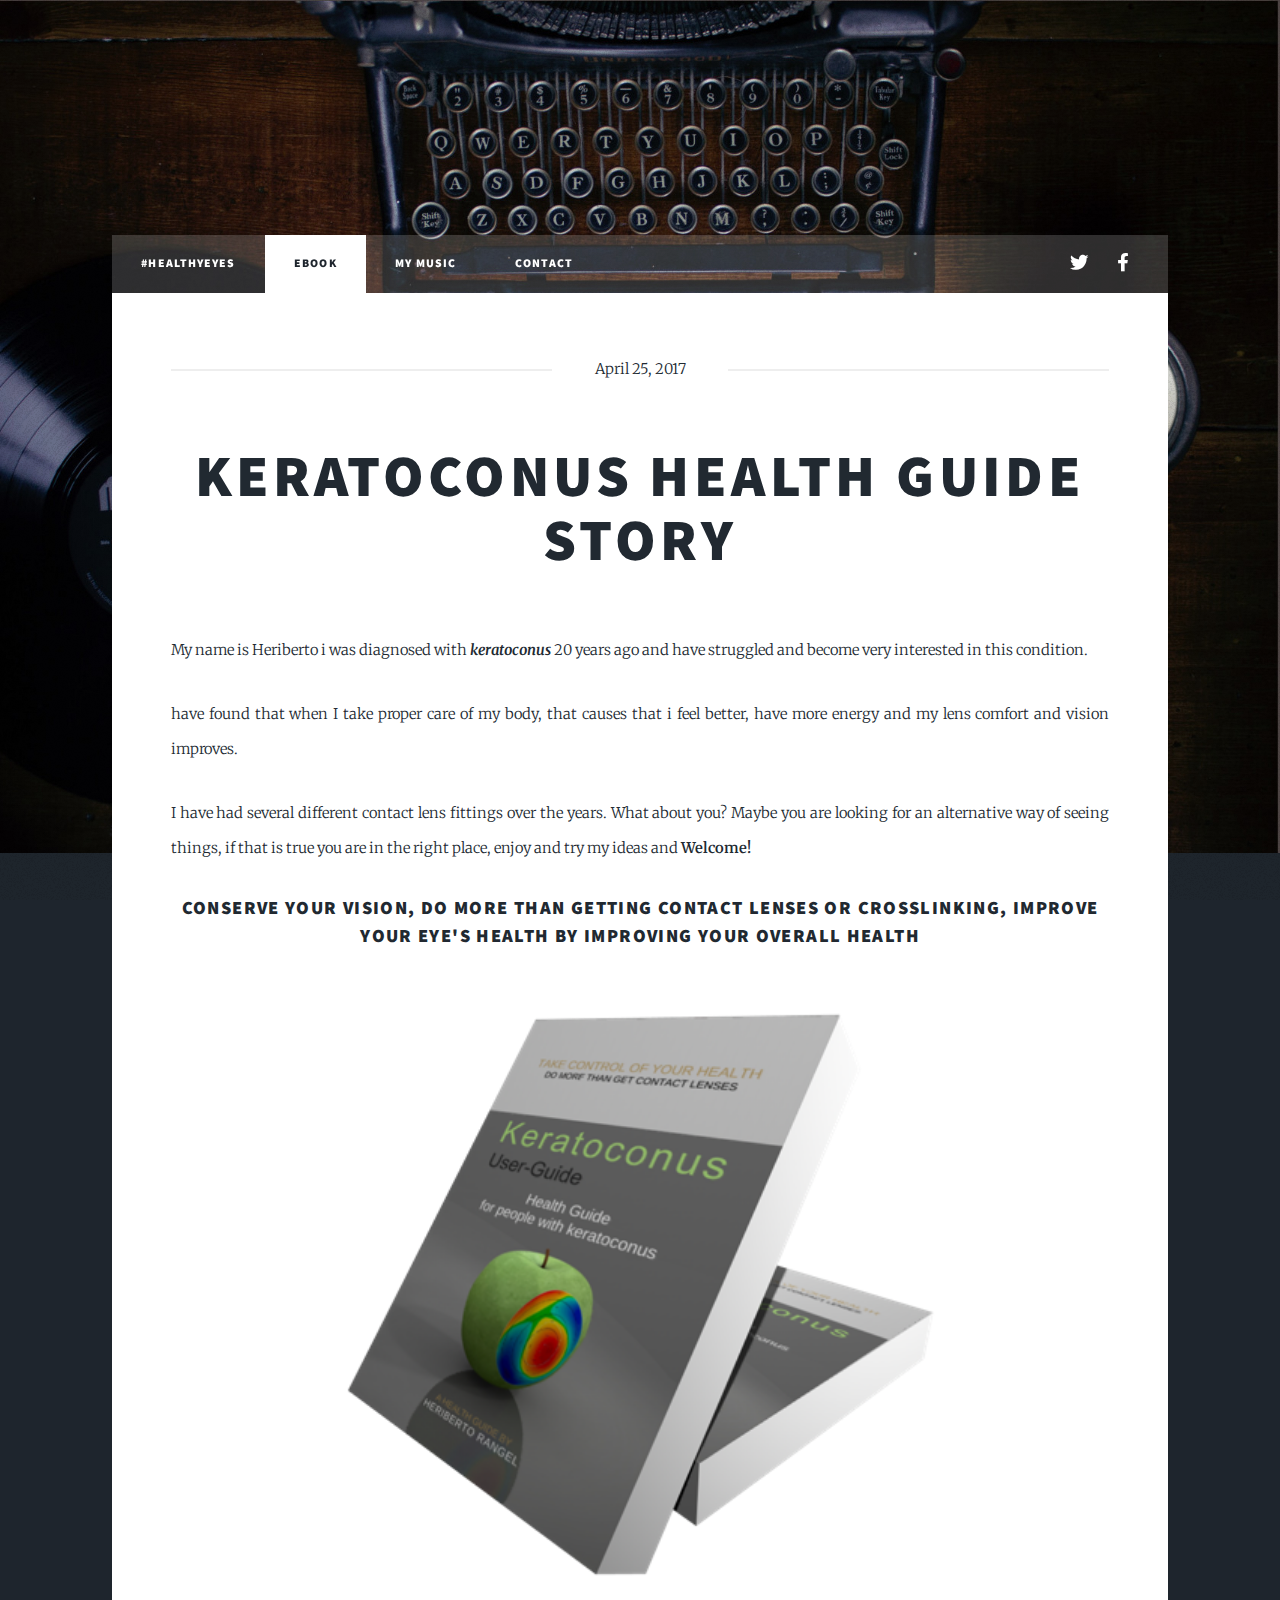
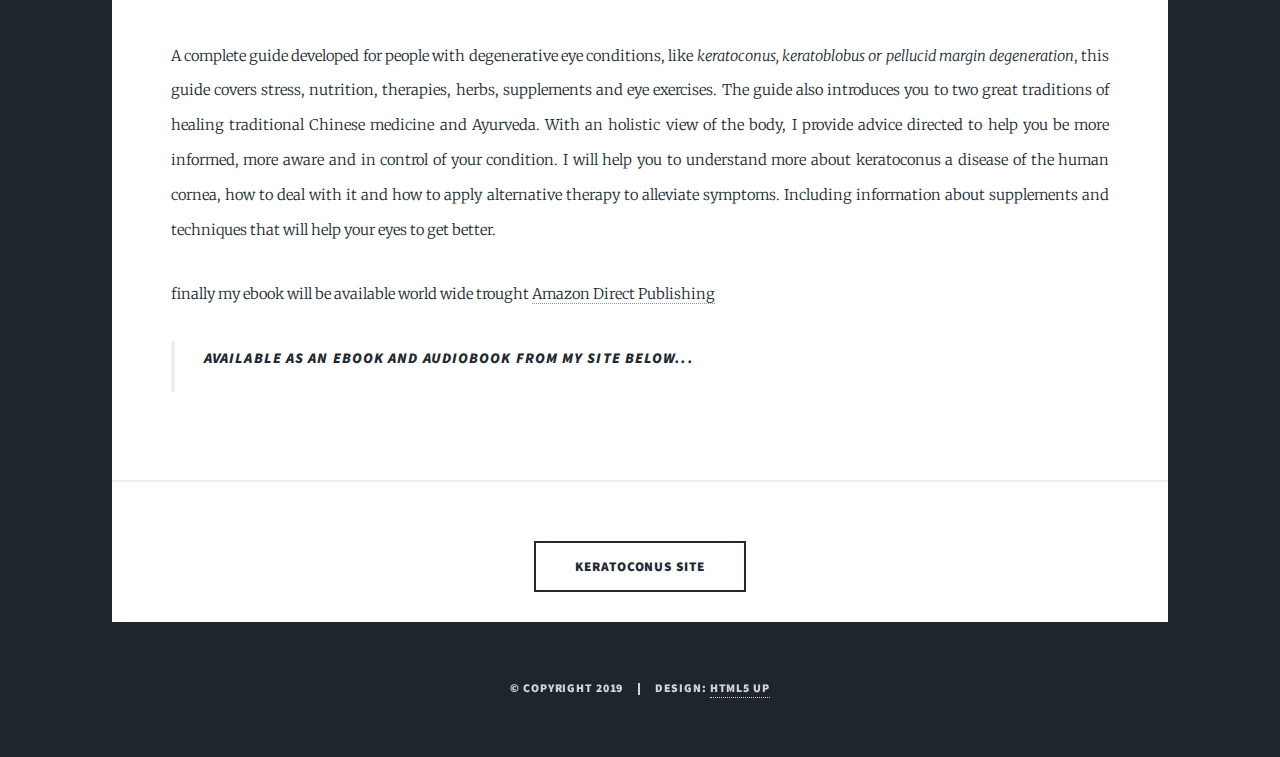
==== commit 1862e5e4: "book.html added" ====
--- a/book.html
+++ b/book.html
@@ -58,7 +58,7 @@
 								<div class="image main"><img src="images/2book1.png" alt="" /></div>
 								<p>A complete guide developed for people with degenerative eye conditions, like <em>keratoconus, keratoblobus or pellucid margin degeneration</em>, this guide covers stress, nutrition, therapies, herbs, supplements and eye exercises. The guide also introduces you to two great traditions of healing traditional Chinese medicine and Ayurveda. With an holistic view of the body, I provide advice directed to help you be more informed, more aware and in control of your condition.
                                 I will help you to understand more about keratoconus a disease of the human cornea, how to deal with it and how to apply alternative therapy to alleviate symptoms. Including information about supplements and techniques that will help your eyes to get better.</p>          
-                                <p>finally my ebook will be available world wide trought Amazon Direct Publishing</p>
+                                <p>finally my ebook will be available world wide trought <a href="https://www.amazon.com/dp/B082MB75HW/" target="_blank">Amazon Direct Publishing</a></p>
 							<blockquote><h4>Available as an eBook and Audiobook from my site below...</h4></blockquote>
                             </section>
                             <ul class="actions special">
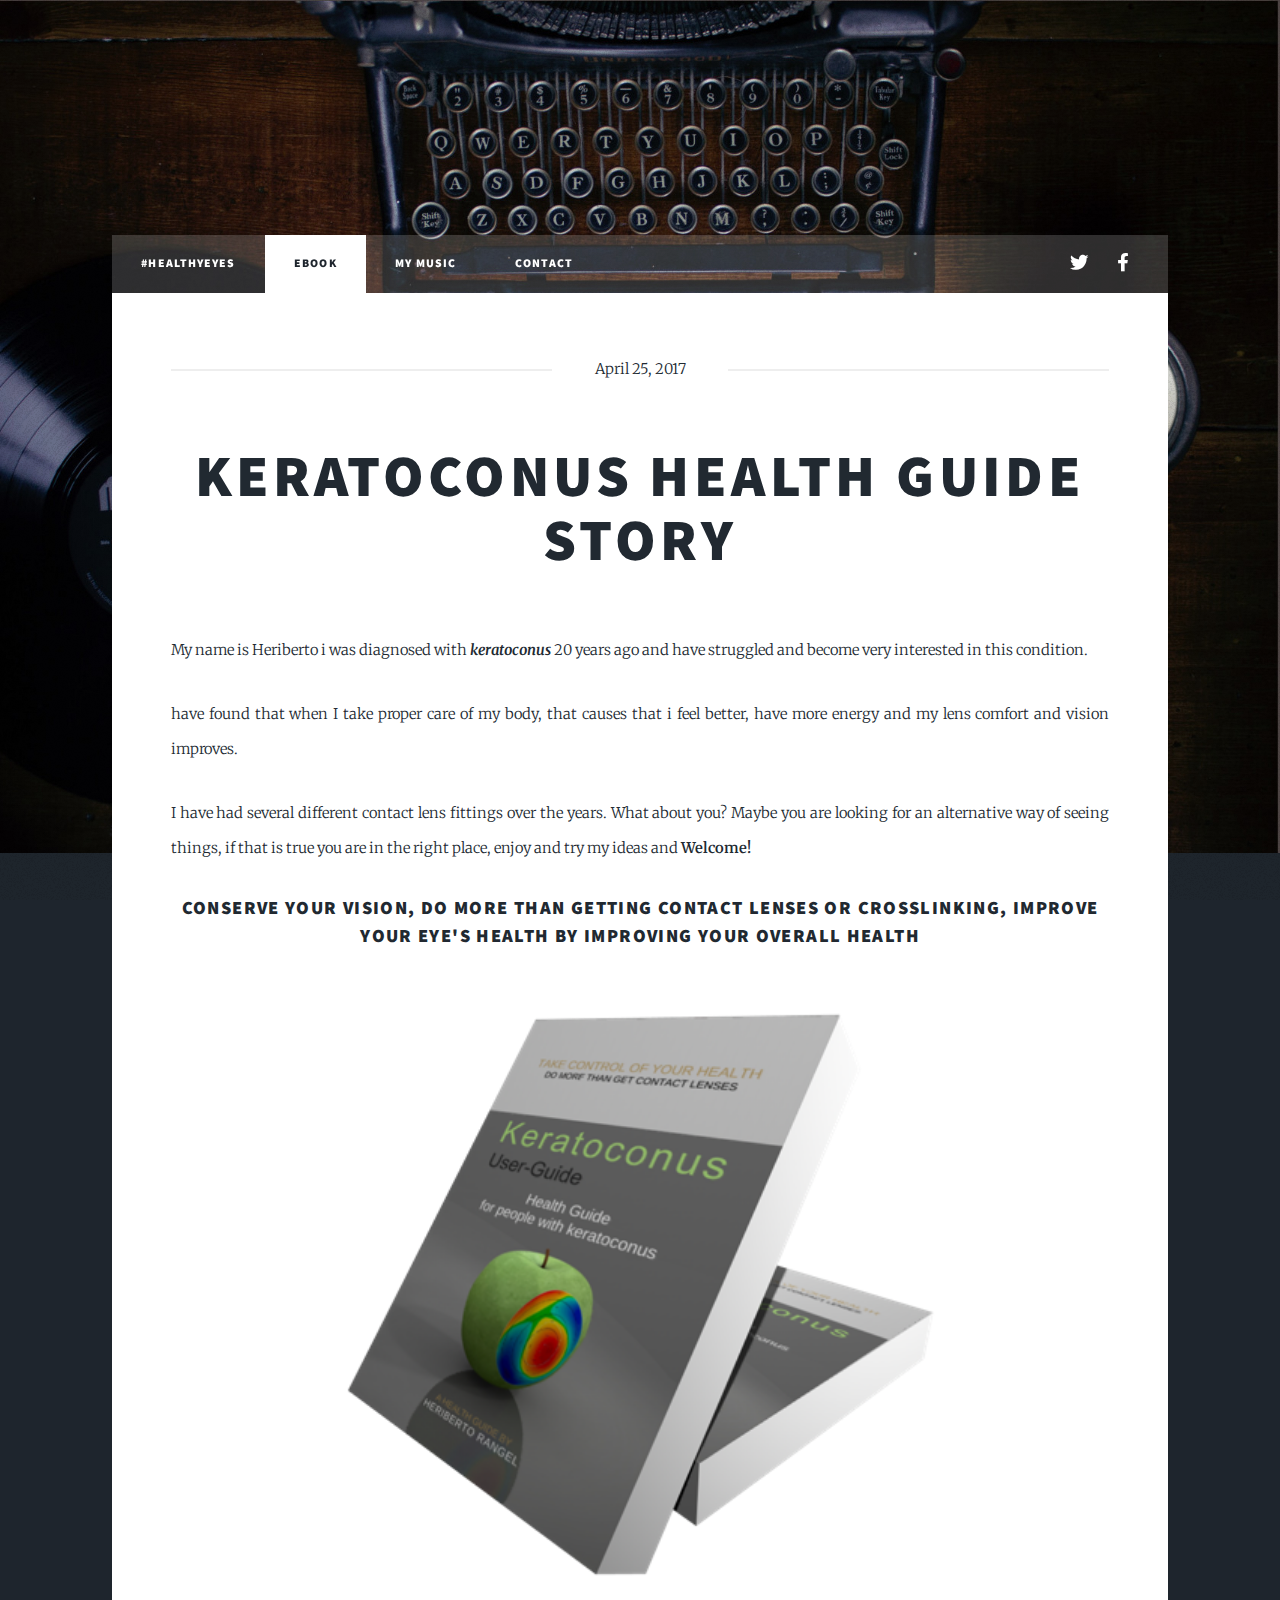
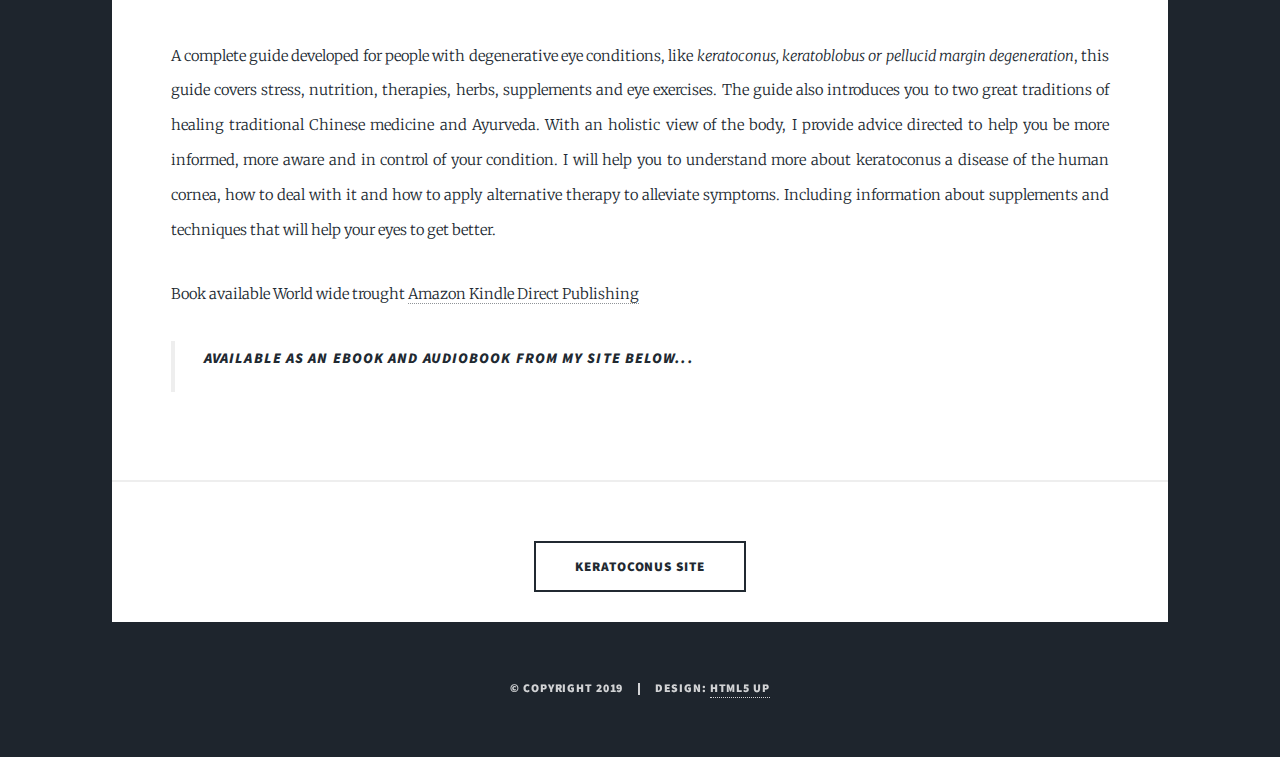
==== commit e022f517: "added book.html" ====
--- a/book.html
+++ b/book.html
@@ -58,7 +58,7 @@
 								<div class="image main"><img src="images/2book1.png" alt="" /></div>
 								<p>A complete guide developed for people with degenerative eye conditions, like <em>keratoconus, keratoblobus or pellucid margin degeneration</em>, this guide covers stress, nutrition, therapies, herbs, supplements and eye exercises. The guide also introduces you to two great traditions of healing traditional Chinese medicine and Ayurveda. With an holistic view of the body, I provide advice directed to help you be more informed, more aware and in control of your condition.
                                 I will help you to understand more about keratoconus a disease of the human cornea, how to deal with it and how to apply alternative therapy to alleviate symptoms. Including information about supplements and techniques that will help your eyes to get better.</p>          
-                                <p>finally my ebook will be available world wide trought <a href="https://www.amazon.com/dp/B082MB75HW/" target="_blank">Amazon Direct Publishing</a></p>
+                                <p>Book available World wide trought <a href="https://www.amazon.com/dp/B082MB75HW/" target="_blank">Amazon Kindle Direct Publishing</a></p>
 							<blockquote><h4>Available as an eBook and Audiobook from my site below...</h4></blockquote>
                             </section>
                             <ul class="actions special">
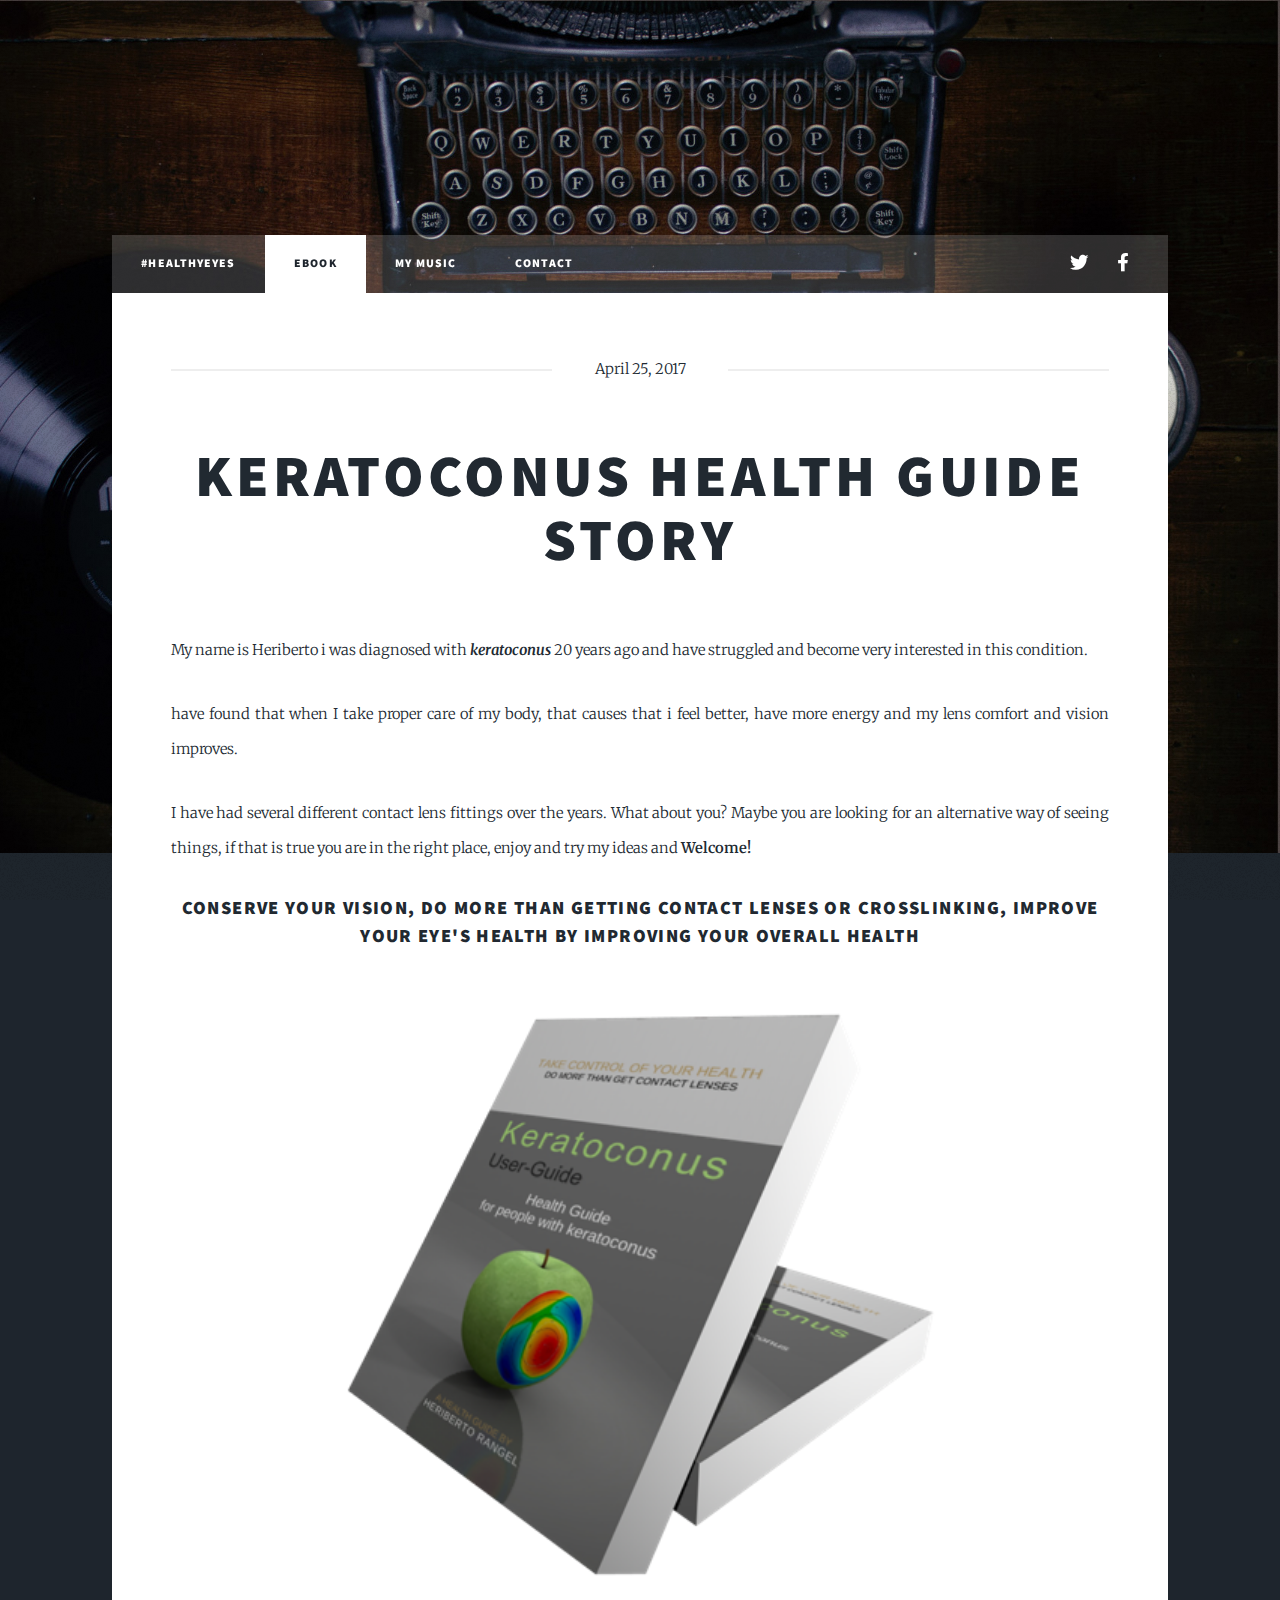
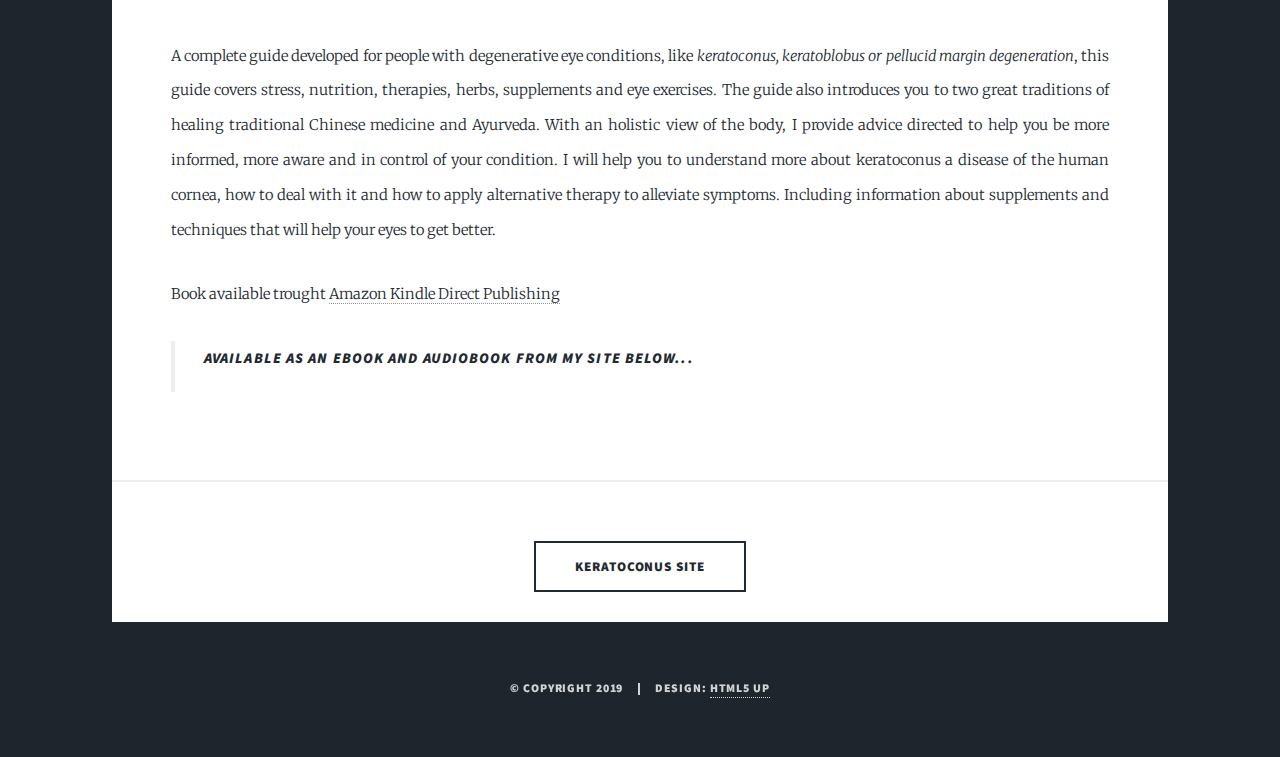
==== commit f3658698: "add book file" ====
--- a/book.html
+++ b/book.html
@@ -58,7 +58,7 @@
 								<div class="image main"><img src="images/2book1.png" alt="" /></div>
 								<p>A complete guide developed for people with degenerative eye conditions, like <em>keratoconus, keratoblobus or pellucid margin degeneration</em>, this guide covers stress, nutrition, therapies, herbs, supplements and eye exercises. The guide also introduces you to two great traditions of healing traditional Chinese medicine and Ayurveda. With an holistic view of the body, I provide advice directed to help you be more informed, more aware and in control of your condition.
                                 I will help you to understand more about keratoconus a disease of the human cornea, how to deal with it and how to apply alternative therapy to alleviate symptoms. Including information about supplements and techniques that will help your eyes to get better.</p>          
-                                <p>Book available World wide trought <a href="https://www.amazon.com/dp/B082MB75HW/" target="_blank">Amazon Kindle Direct Publishing</a></p>
+                                <p>Book available trought <a href="https://www.amazon.com/dp/B082MB75HW/" target="_blank">Amazon Kindle Direct Publishing</a></p>
 							<blockquote><h4>Available as an eBook and Audiobook from my site below...</h4></blockquote>
                             </section>
                             <ul class="actions special">
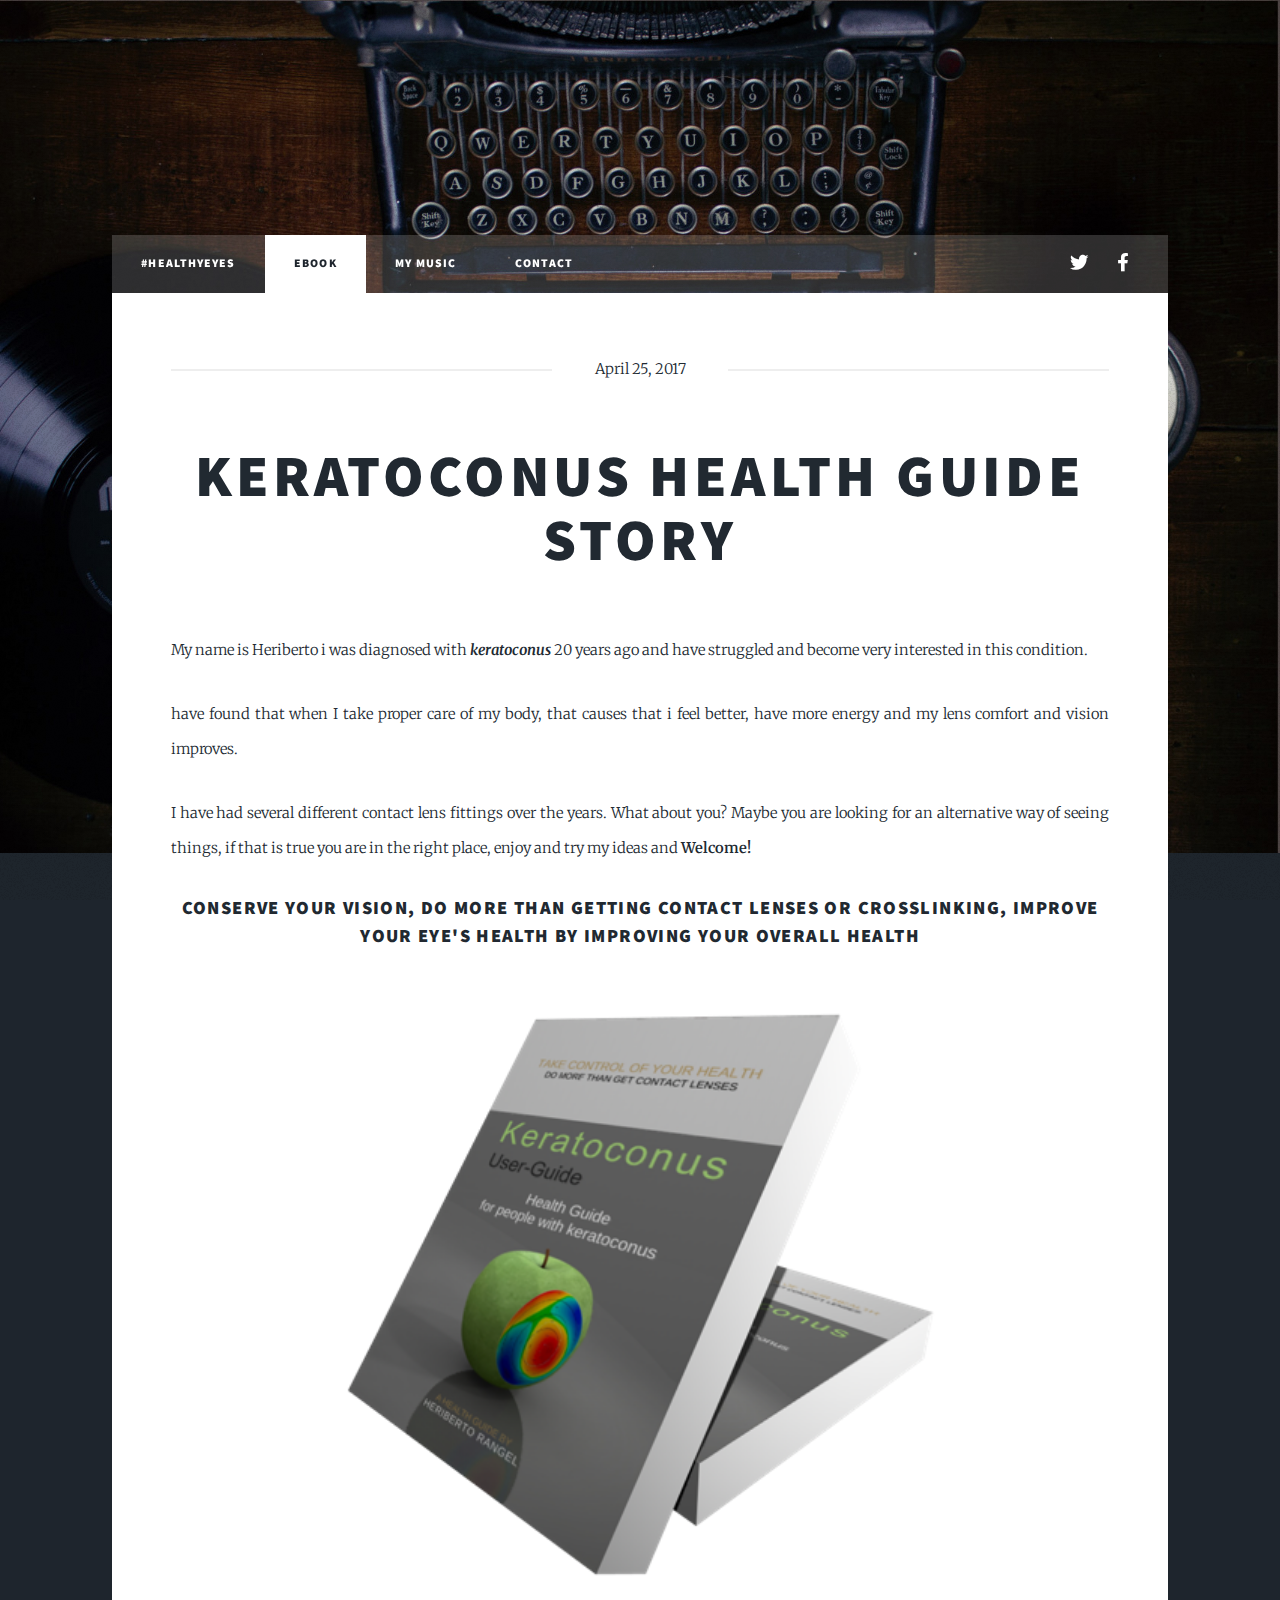
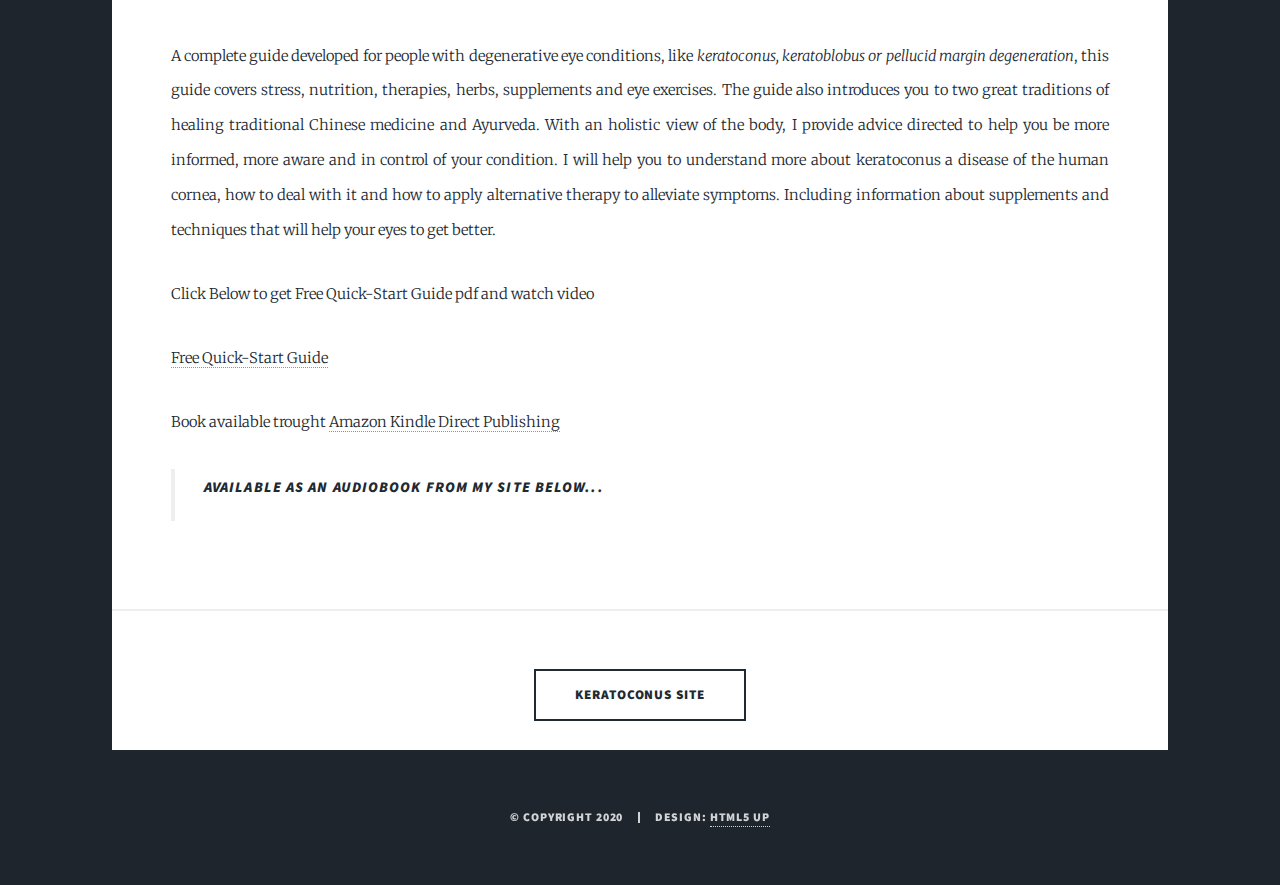
==== commit 908b6273: "index and book new" ====
--- a/book.html
+++ b/book.html
@@ -58,8 +58,11 @@
 								<div class="image main"><img src="images/2book1.png" alt="" /></div>
 								<p>A complete guide developed for people with degenerative eye conditions, like <em>keratoconus, keratoblobus or pellucid margin degeneration</em>, this guide covers stress, nutrition, therapies, herbs, supplements and eye exercises. The guide also introduces you to two great traditions of healing traditional Chinese medicine and Ayurveda. With an holistic view of the body, I provide advice directed to help you be more informed, more aware and in control of your condition.
                                 I will help you to understand more about keratoconus a disease of the human cornea, how to deal with it and how to apply alternative therapy to alleviate symptoms. Including information about supplements and techniques that will help your eyes to get better.</p>          
+                                <p>Click Below to get Free Quick-Start Guide pdf and watch video</p>
+                                <p><a href="https://www.keratoconusguide.com/convertkit/" target="_blank">Free Quick-Start Guide</a></p>
+                                
                                 <p>Book available trought <a href="https://www.amazon.com/dp/B082MB75HW/" target="_blank">Amazon Kindle Direct Publishing</a></p>
-							<blockquote><h4>Available as an eBook and Audiobook from my site below...</h4></blockquote>
+							<blockquote><h4>Available as an Audiobook from my site below...</h4></blockquote>
                             </section>
                             <ul class="actions special">
 				            <li><a href="https://www.keratoconusguide.com" class="button large">Keratoconus Site</a></li>
@@ -67,7 +70,7 @@
 					</div>
 				<!-- Copyright -->
 					<div id="copyright">
-						<ul><li>&copy; Copyright 2019</li><li>Design: <a href="https://html5up.net">HTML5 UP</a></li></ul>
+						<ul><li>&copy; Copyright 2020</li><li>Design: <a href="https://html5up.net">HTML5 UP</a></li></ul>
 					</div>
 
 			</div>
